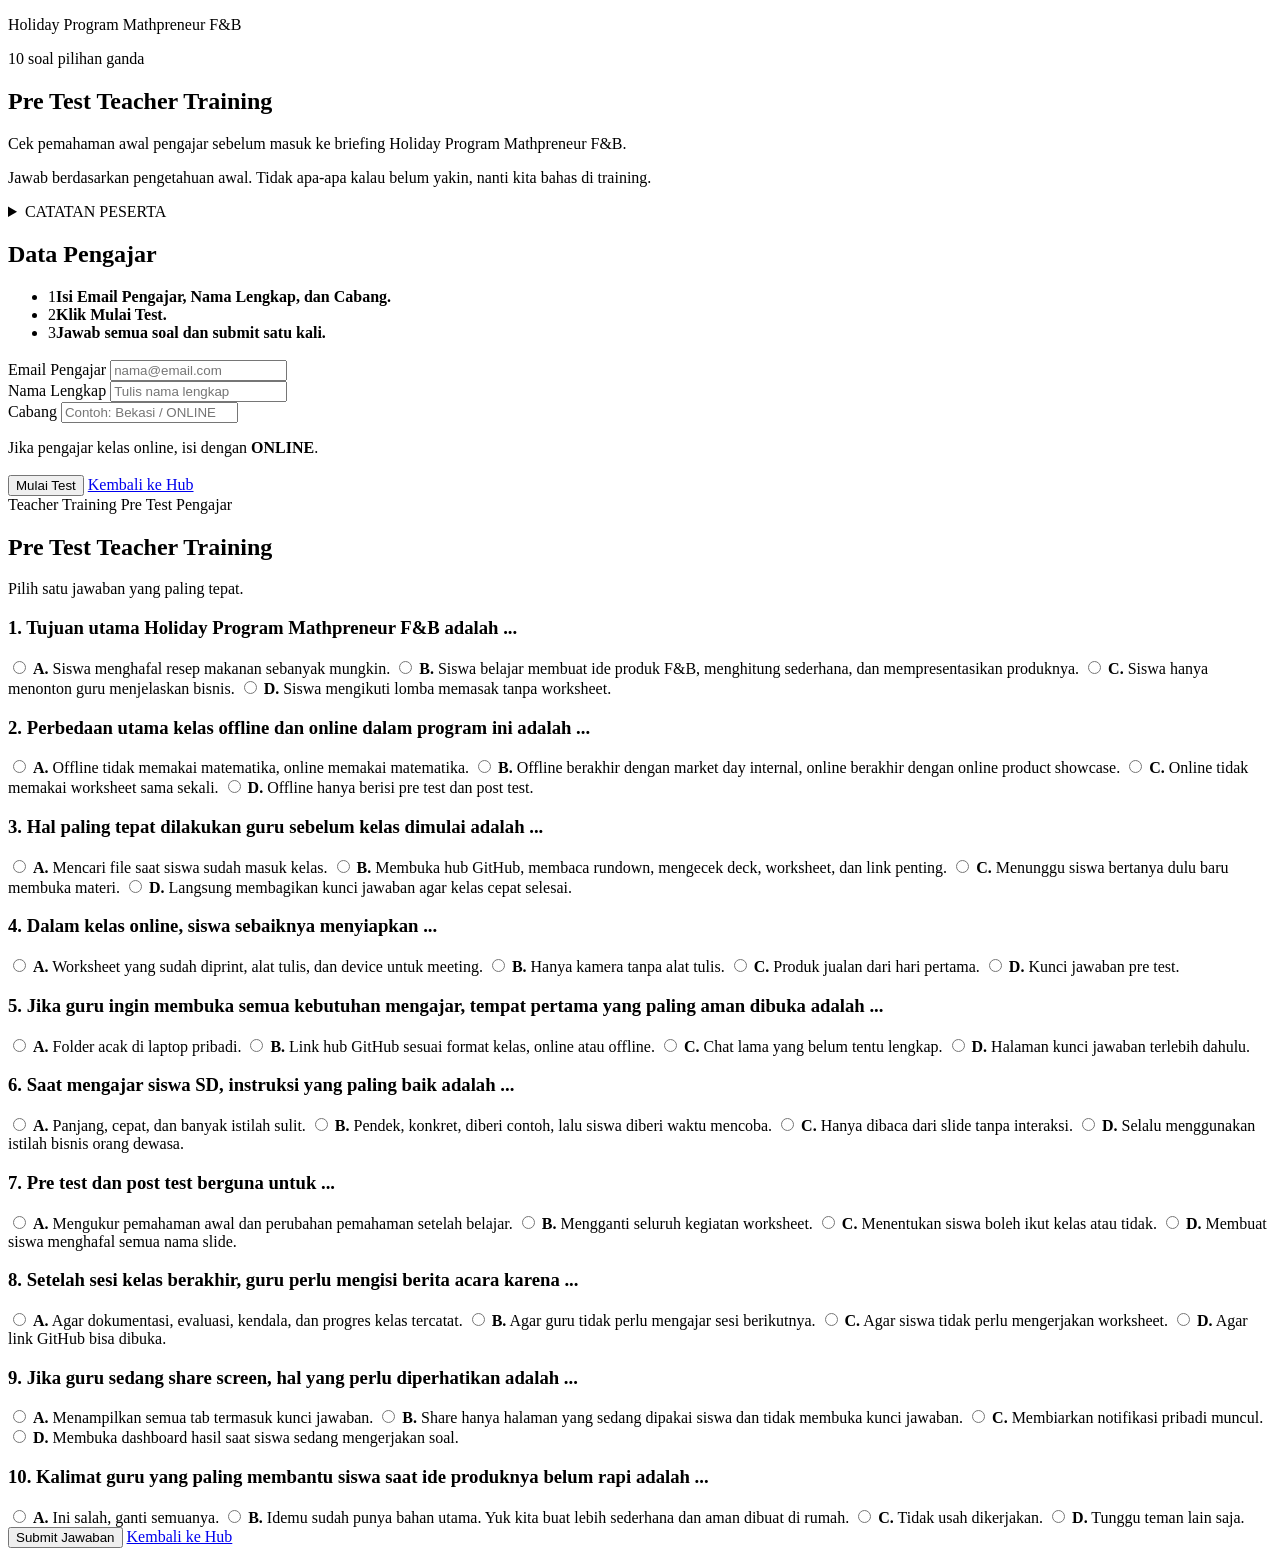
==== index.html @ 5cb4f058 "Add files via upload" ====
<!doctype html>
<html lang="id">
<head>
  <meta charset="utf-8">
  <meta name="viewport" content="width=device-width, initial-scale=1">
  <title>Pre Test Teacher Training</title>
  <link rel="stylesheet" href="assets/app.css">
</head>
<body>
<main class="test-shell">
  <form id="testForm">
    <section class="test-card test-landing" id="introCard">
      <div>
        <p class="eyebrow">Holiday Program Mathpreneur F&B</p>
        <span class="tag blue">10 soal pilihan ganda</span>
        <h1>Pre Test Teacher Training</h1>
        <p class="lead">Cek pemahaman awal pengajar sebelum masuk ke briefing Holiday Program Mathpreneur F&amp;B.</p>
        <p class="sublead">Jawab berdasarkan pengetahuan awal. Tidak apa-apa kalau belum yakin, nanti kita bahas di training.</p>
        <details class="teacher-menu">
          <summary>CATATAN PESERTA</summary>
          <ul>
            <li>Isi data pengajar dengan benar sebelum mulai.</li>
            <li>Untuk pengajar kelas online, isi kolom Cabang dengan <strong>ONLINE</strong>.</li>
            <li>Test hanya bisa disubmit satu kali per email untuk halaman ini.</li>
          </ul>
        </details>
      </div>
      <div class="panel">
        <h2>Data Pengajar</h2>
        <ul class="steps">
          <li><span>1</span><strong>Isi Email Pengajar, Nama Lengkap, dan Cabang.</strong></li>
          <li><span>2</span><strong>Klik Mulai Test.</strong></li>
          <li><span>3</span><strong>Jawab semua soal dan submit satu kali.</strong></li>
        </ul>
        <div class="form-grid" style="margin-top:18px">
          <div class="field">
            <label for="email">Email Pengajar</label>
            <input id="email" name="email" type="email" placeholder="nama@email.com" autocomplete="email" required>
          </div>
          <div class="field">
            <label for="teacherName">Nama Lengkap</label>
            <input id="teacherName" name="teacherName" type="text" placeholder="Tulis nama lengkap" autocomplete="name" required>
          </div>
          <div class="field">
            <label for="branchName">Cabang</label>
            <input id="branchName" name="branchName" type="text" placeholder="Contoh: Bekasi / ONLINE" required>
            <p class="field-hint">Jika pengajar kelas online, isi dengan <strong>ONLINE</strong>.</p>
          </div>
        </div>
        <div class="actions" style="margin-top:18px">
          <button class="button" type="button" id="startButton">Mulai Test</button>
          <a class="button light" href="hub.html">Kembali ke Hub</a>
        </div>
        <div class="status-box" id="statusBox" role="status"></div>
      </div>
    </section>
    <section class="test-card hidden" id="quizCard">
      <div class="quiz-topline">
        <span class="quiz-pill">Teacher Training</span>
        <span class="quiz-pill">Pre Test</span>
        <span class="quiz-pill" id="quizParticipant">Pengajar</span>
      </div>
      <h1>Pre Test Teacher Training</h1>
      <p class="lead">Pilih satu jawaban yang paling tepat.</p>
      <section class="question-card">
  <h3>1. Tujuan utama Holiday Program Mathpreneur F&amp;B adalah ...</h3>
  <label class="option-label">
    <input type="radio" name="q1" value="A" required>
    <strong>A.</strong> Siswa menghafal resep makanan sebanyak mungkin.
  </label>
  <label class="option-label">
    <input type="radio" name="q1" value="B" required>
    <strong>B.</strong> Siswa belajar membuat ide produk F&amp;B, menghitung sederhana, dan mempresentasikan produknya.
  </label>
  <label class="option-label">
    <input type="radio" name="q1" value="C" required>
    <strong>C.</strong> Siswa hanya menonton guru menjelaskan bisnis.
  </label>
  <label class="option-label">
    <input type="radio" name="q1" value="D" required>
    <strong>D.</strong> Siswa mengikuti lomba memasak tanpa worksheet.
  </label>
</section>
<section class="question-card">
  <h3>2. Perbedaan utama kelas offline dan online dalam program ini adalah ...</h3>
  <label class="option-label">
    <input type="radio" name="q2" value="A" required>
    <strong>A.</strong> Offline tidak memakai matematika, online memakai matematika.
  </label>
  <label class="option-label">
    <input type="radio" name="q2" value="B" required>
    <strong>B.</strong> Offline berakhir dengan market day internal, online berakhir dengan online product showcase.
  </label>
  <label class="option-label">
    <input type="radio" name="q2" value="C" required>
    <strong>C.</strong> Online tidak memakai worksheet sama sekali.
  </label>
  <label class="option-label">
    <input type="radio" name="q2" value="D" required>
    <strong>D.</strong> Offline hanya berisi pre test dan post test.
  </label>
</section>
<section class="question-card">
  <h3>3. Hal paling tepat dilakukan guru sebelum kelas dimulai adalah ...</h3>
  <label class="option-label">
    <input type="radio" name="q3" value="A" required>
    <strong>A.</strong> Mencari file saat siswa sudah masuk kelas.
  </label>
  <label class="option-label">
    <input type="radio" name="q3" value="B" required>
    <strong>B.</strong> Membuka hub GitHub, membaca rundown, mengecek deck, worksheet, dan link penting.
  </label>
  <label class="option-label">
    <input type="radio" name="q3" value="C" required>
    <strong>C.</strong> Menunggu siswa bertanya dulu baru membuka materi.
  </label>
  <label class="option-label">
    <input type="radio" name="q3" value="D" required>
    <strong>D.</strong> Langsung membagikan kunci jawaban agar kelas cepat selesai.
  </label>
</section>
<section class="question-card">
  <h3>4. Dalam kelas online, siswa sebaiknya menyiapkan ...</h3>
  <label class="option-label">
    <input type="radio" name="q4" value="A" required>
    <strong>A.</strong> Worksheet yang sudah diprint, alat tulis, dan device untuk meeting.
  </label>
  <label class="option-label">
    <input type="radio" name="q4" value="B" required>
    <strong>B.</strong> Hanya kamera tanpa alat tulis.
  </label>
  <label class="option-label">
    <input type="radio" name="q4" value="C" required>
    <strong>C.</strong> Produk jualan dari hari pertama.
  </label>
  <label class="option-label">
    <input type="radio" name="q4" value="D" required>
    <strong>D.</strong> Kunci jawaban pre test.
  </label>
</section>
<section class="question-card">
  <h3>5. Jika guru ingin membuka semua kebutuhan mengajar, tempat pertama yang paling aman dibuka adalah ...</h3>
  <label class="option-label">
    <input type="radio" name="q5" value="A" required>
    <strong>A.</strong> Folder acak di laptop pribadi.
  </label>
  <label class="option-label">
    <input type="radio" name="q5" value="B" required>
    <strong>B.</strong> Link hub GitHub sesuai format kelas, online atau offline.
  </label>
  <label class="option-label">
    <input type="radio" name="q5" value="C" required>
    <strong>C.</strong> Chat lama yang belum tentu lengkap.
  </label>
  <label class="option-label">
    <input type="radio" name="q5" value="D" required>
    <strong>D.</strong> Halaman kunci jawaban terlebih dahulu.
  </label>
</section>
<section class="question-card">
  <h3>6. Saat mengajar siswa SD, instruksi yang paling baik adalah ...</h3>
  <label class="option-label">
    <input type="radio" name="q6" value="A" required>
    <strong>A.</strong> Panjang, cepat, dan banyak istilah sulit.
  </label>
  <label class="option-label">
    <input type="radio" name="q6" value="B" required>
    <strong>B.</strong> Pendek, konkret, diberi contoh, lalu siswa diberi waktu mencoba.
  </label>
  <label class="option-label">
    <input type="radio" name="q6" value="C" required>
    <strong>C.</strong> Hanya dibaca dari slide tanpa interaksi.
  </label>
  <label class="option-label">
    <input type="radio" name="q6" value="D" required>
    <strong>D.</strong> Selalu menggunakan istilah bisnis orang dewasa.
  </label>
</section>
<section class="question-card">
  <h3>7. Pre test dan post test berguna untuk ...</h3>
  <label class="option-label">
    <input type="radio" name="q7" value="A" required>
    <strong>A.</strong> Mengukur pemahaman awal dan perubahan pemahaman setelah belajar.
  </label>
  <label class="option-label">
    <input type="radio" name="q7" value="B" required>
    <strong>B.</strong> Mengganti seluruh kegiatan worksheet.
  </label>
  <label class="option-label">
    <input type="radio" name="q7" value="C" required>
    <strong>C.</strong> Menentukan siswa boleh ikut kelas atau tidak.
  </label>
  <label class="option-label">
    <input type="radio" name="q7" value="D" required>
    <strong>D.</strong> Membuat siswa menghafal semua nama slide.
  </label>
</section>
<section class="question-card">
  <h3>8. Setelah sesi kelas berakhir, guru perlu mengisi berita acara karena ...</h3>
  <label class="option-label">
    <input type="radio" name="q8" value="A" required>
    <strong>A.</strong> Agar dokumentasi, evaluasi, kendala, dan progres kelas tercatat.
  </label>
  <label class="option-label">
    <input type="radio" name="q8" value="B" required>
    <strong>B.</strong> Agar guru tidak perlu mengajar sesi berikutnya.
  </label>
  <label class="option-label">
    <input type="radio" name="q8" value="C" required>
    <strong>C.</strong> Agar siswa tidak perlu mengerjakan worksheet.
  </label>
  <label class="option-label">
    <input type="radio" name="q8" value="D" required>
    <strong>D.</strong> Agar link GitHub bisa dibuka.
  </label>
</section>
<section class="question-card">
  <h3>9. Jika guru sedang share screen, hal yang perlu diperhatikan adalah ...</h3>
  <label class="option-label">
    <input type="radio" name="q9" value="A" required>
    <strong>A.</strong> Menampilkan semua tab termasuk kunci jawaban.
  </label>
  <label class="option-label">
    <input type="radio" name="q9" value="B" required>
    <strong>B.</strong> Share hanya halaman yang sedang dipakai siswa dan tidak membuka kunci jawaban.
  </label>
  <label class="option-label">
    <input type="radio" name="q9" value="C" required>
    <strong>C.</strong> Membiarkan notifikasi pribadi muncul.
  </label>
  <label class="option-label">
    <input type="radio" name="q9" value="D" required>
    <strong>D.</strong> Membuka dashboard hasil saat siswa sedang mengerjakan soal.
  </label>
</section>
<section class="question-card">
  <h3>10. Kalimat guru yang paling membantu siswa saat ide produknya belum rapi adalah ...</h3>
  <label class="option-label">
    <input type="radio" name="q10" value="A" required>
    <strong>A.</strong> Ini salah, ganti semuanya.
  </label>
  <label class="option-label">
    <input type="radio" name="q10" value="B" required>
    <strong>B.</strong> Idemu sudah punya bahan utama. Yuk kita buat lebih sederhana dan aman dibuat di rumah.
  </label>
  <label class="option-label">
    <input type="radio" name="q10" value="C" required>
    <strong>C.</strong> Tidak usah dikerjakan.
  </label>
  <label class="option-label">
    <input type="radio" name="q10" value="D" required>
    <strong>D.</strong> Tunggu teman lain saja.
  </label>
</section>
      <div class="actions">
        <button class="button secondary" type="submit">Submit Jawaban</button>
        <a class="button light" href="hub.html">Kembali ke Hub</a>
      </div>
      <div class="status-box" id="quizStatusBox" role="status"></div>
    </section>
  </form>
</main>
<script src="test-config.js"></script>
<script src="test-data.js"></script>
<script src="assets/test-runner.js"></script>
<script>window.renderTeacherTrainingTest("pre");</script>
</body>
</html>
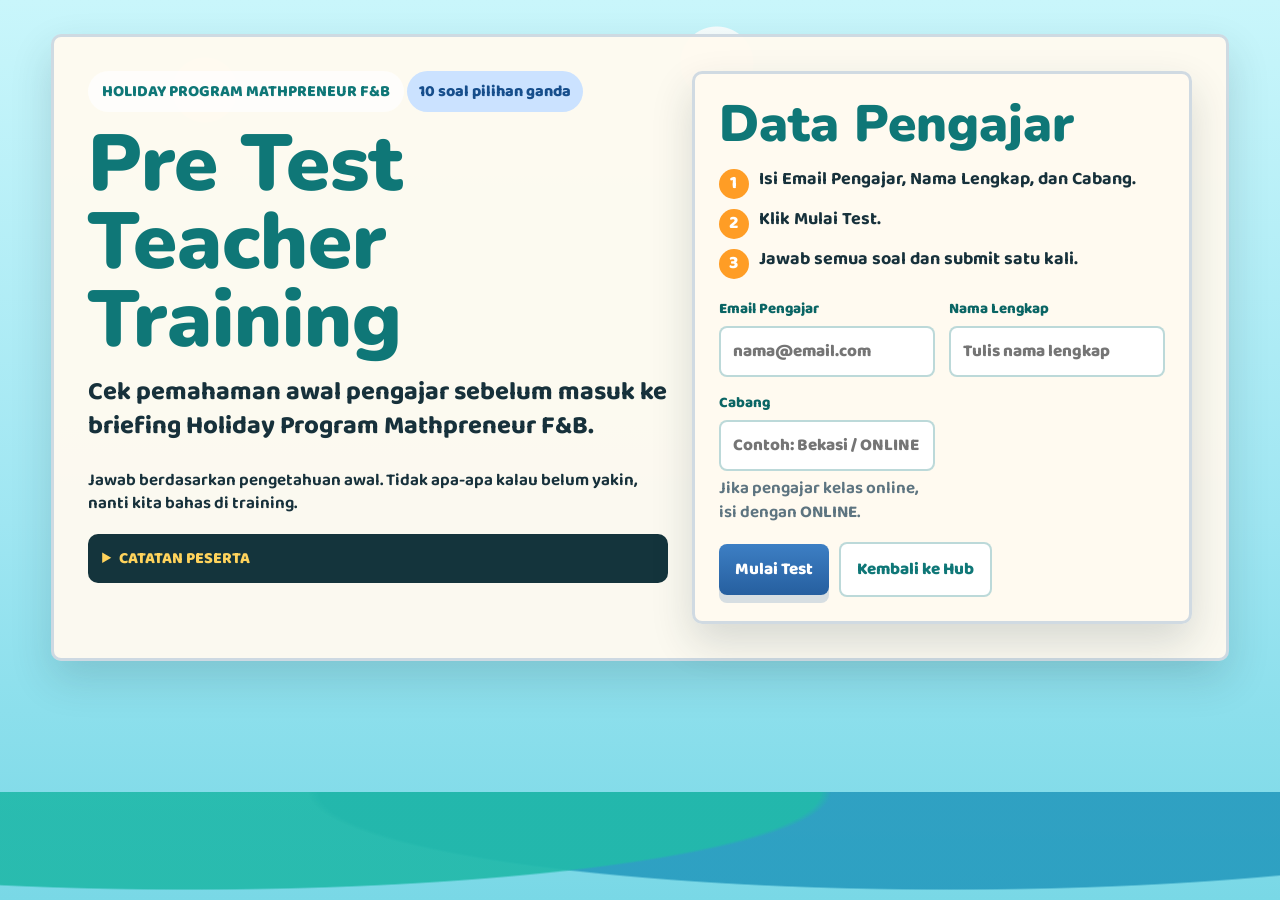
==== commit e3ba50b1: "Add files via upload" ====
--- a/index.html
+++ b/index.html
@@ -4,7 +4,270 @@
   <meta charset="utf-8">
   <meta name="viewport" content="width=device-width, initial-scale=1">
   <title>Pre Test Teacher Training</title>
-  <link rel="stylesheet" href="assets/app.css">
+  <style>
+
+@import url('https://fonts.googleapis.com/css2?family=Baloo+2:wght@500;700;800&family=Nunito:wght@700;800;900&display=swap');
+:root {
+  --teal: #0f7777;
+  --teal-dark: #0a6564;
+  --sea: #24aaa6;
+  --blue: #2c66ad;
+  --ink: #17313b;
+  --muted: #5d7480;
+  --paper: #fffaf0;
+  --yellow: #ffd35c;
+  --orange: #ff9d25;
+  --coral: #f06e61;
+  --mint: #daf4df;
+  --line: rgba(15, 119, 119, .24);
+  --shadow: 0 18px 42px rgba(22, 50, 59, .16);
+}
+* { box-sizing: border-box; }
+html { scroll-behavior: smooth; }
+body {
+  margin: 0;
+  min-height: 100vh;
+  font-family: "Baloo 2", "Nunito", system-ui, -apple-system, BlinkMacSystemFont, "Segoe UI", sans-serif;
+  color: var(--ink);
+  background:
+    radial-gradient(circle at 16% 10%, rgba(255,255,255,.9) 0 32px, transparent 33px),
+    radial-gradient(circle at 56% 7%, rgba(255,255,255,.85) 0 36px, transparent 37px),
+    linear-gradient(180deg, #c9f6fb 0%, #9fe6f2 58%, #79d8e6 100%);
+}
+body::after {
+  content: "";
+  position: fixed;
+  left: -5vw;
+  right: -5vw;
+  bottom: -4vh;
+  height: 16vh;
+  background:
+    radial-gradient(80% 120% at 18% 0%, rgba(34,185,170,.92) 0 56%, transparent 57%),
+    radial-gradient(80% 120% at 72% 0%, rgba(38,154,190,.9) 0 56%, transparent 57%);
+  pointer-events: none;
+  z-index: 0;
+}
+a { color: inherit; }
+.page, .test-shell { position: relative; z-index: 1; }
+.hero {
+  min-height: 74vh;
+  padding: 46px clamp(20px, 5vw, 76px);
+  display: grid;
+  grid-template-columns: minmax(0, 1.02fr) minmax(300px, .72fr);
+  gap: 30px;
+  align-items: center;
+}
+.eyebrow {
+  display: inline-flex;
+  width: fit-content;
+  align-items: center;
+  margin: 0 0 14px;
+  padding: 8px 14px;
+  border-radius: 999px;
+  background: rgba(255,255,255,.72);
+  color: var(--teal);
+  font-size: 16px;
+  font-weight: 900;
+  text-transform: uppercase;
+}
+h1, h2, h3, p { margin-top: 0; }
+h1, h2, h3 {
+  font-family: "Nunito", "Baloo 2", system-ui, sans-serif;
+  letter-spacing: 0;
+  font-weight: 900;
+}
+h1 {
+  color: var(--teal);
+  font-size: clamp(44px, 6.2vw, 82px);
+  line-height: .98;
+  margin-bottom: 16px;
+}
+h2 {
+  color: var(--teal);
+  font-size: clamp(32px, 4vw, 54px);
+  line-height: 1.04;
+  margin-bottom: 14px;
+}
+h3 {
+  color: var(--blue);
+  font-size: 26px;
+  line-height: 1.1;
+  margin-bottom: 10px;
+}
+.lead {
+  max-width: 920px;
+  font-size: clamp(20px, 2vw, 29px);
+  line-height: 1.33;
+  font-weight: 750;
+}
+.sublead, .card p, .card li, .panel p, .panel li {
+  font-size: clamp(17px, 1.2vw, 21px);
+  line-height: 1.38;
+  font-weight: 650;
+}
+.panel, .card, .test-card, .question-card, .metric-card {
+  background: rgba(255,250,240,.96);
+  border: 3px solid rgba(44,102,173,.22);
+  border-radius: 10px;
+  box-shadow: var(--shadow);
+}
+.panel { padding: 24px; }
+.section { padding: 26px clamp(20px, 5vw, 76px) 60px; }
+.grid { display: grid; gap: 16px; }
+.grid-2 { grid-template-columns: repeat(2, minmax(0, 1fr)); }
+.grid-3 { grid-template-columns: repeat(3, minmax(0, 1fr)); }
+.card { padding: 20px; min-height: 160px; }
+.button-row, .quick-links, .actions {
+  display: flex;
+  flex-wrap: wrap;
+  gap: 10px;
+  align-items: center;
+}
+.button {
+  display: inline-flex;
+  align-items: center;
+  justify-content: center;
+  min-height: 46px;
+  padding: 12px 16px;
+  border-radius: 8px;
+  border: 0;
+  background: linear-gradient(180deg, #3d7fc4, #265f9f);
+  color: #fff;
+  text-decoration: none;
+  font-weight: 900;
+  font-family: inherit;
+  font-size: 17px;
+  cursor: pointer;
+  box-shadow: 0 8px 0 rgba(38,95,159,.18);
+}
+.button.secondary { background: linear-gradient(180deg, #28b8ad, #15908c); box-shadow: 0 8px 0 rgba(21,144,140,.18); }
+.button.light { background: #fff; color: var(--teal); border: 2px solid rgba(15,119,119,.28); box-shadow: none; }
+.button.warn { background: linear-gradient(180deg, #ffb038, #f08b1d); color: #3e2900; }
+.button:disabled { opacity: .58; cursor: not-allowed; }
+.tag {
+  display: inline-flex;
+  padding: 8px 12px;
+  border-radius: 999px;
+  background: var(--yellow);
+  color: #684400;
+  font-weight: 900;
+}
+.tag.blue { background: #cbe2ff; color: #174e8c; }
+.tag.green { background: var(--mint); color: #236326; }
+.test-shell { padding: 34px clamp(18px, 4vw, 66px) 70px; }
+.test-card { padding: clamp(20px, 3vw, 34px); margin-bottom: 18px; }
+.test-landing {
+  display: grid;
+  grid-template-columns: minmax(0, .95fr) minmax(300px, .82fr);
+  gap: 24px;
+  align-items: start;
+}
+.steps { margin: 18px 0 0; padding: 0; list-style: none; display: grid; gap: 10px; }
+.steps li { display: flex; gap: 10px; align-items: flex-start; font-size: 18px; font-weight: 800; line-height: 1.22; }
+.steps span {
+  flex: 0 0 30px;
+  width: 30px;
+  height: 30px;
+  border-radius: 50%;
+  background: var(--orange);
+  color: white;
+  display: inline-grid;
+  place-items: center;
+}
+.teacher-menu {
+  margin-top: 18px;
+  background: #14343c;
+  color: white;
+  border-radius: 10px;
+  padding: 12px 14px;
+}
+.teacher-menu summary { cursor: pointer; font-weight: 900; color: var(--yellow); }
+.teacher-menu li { margin: 6px 0; line-height: 1.25; }
+.form-grid {
+  display: grid;
+  grid-template-columns: repeat(2, minmax(0, 1fr));
+  gap: 14px;
+}
+.field label { display: block; font-size: 15px; font-weight: 900; color: var(--teal-dark); margin-bottom: 5px; }
+.field input, .field select {
+  width: 100%;
+  min-height: 46px;
+  border-radius: 8px;
+  border: 2px solid rgba(15,119,119,.28);
+  background: white;
+  padding: 10px 12px;
+  font: 800 17px "Baloo 2", "Nunito", sans-serif;
+  color: var(--ink);
+}
+.hidden { display: none !important; }
+.quiz-topline { display: flex; flex-wrap: wrap; gap: 8px; margin-bottom: 12px; }
+.quiz-pill {
+  display: inline-flex;
+  padding: 7px 11px;
+  border-radius: 999px;
+  background: #e0f5ff;
+  color: var(--blue);
+  font-weight: 900;
+}
+.question-card { padding: 20px; margin: 16px 0; }
+.question-card h3 { color: var(--teal-dark); font-size: clamp(22px, 2.1vw, 31px); }
+.option-label {
+  display: flex;
+  gap: 10px;
+  align-items: flex-start;
+  margin: 10px 0;
+  padding: 12px 14px;
+  border-radius: 8px;
+  background: rgba(255,255,255,.75);
+  border: 2px solid rgba(44,102,173,.16);
+  font-size: clamp(17px, 1.18vw, 21px);
+  line-height: 1.24;
+  font-weight: 750;
+}
+.option-label input { margin-top: 5px; transform: scale(1.15); }
+.status-box {
+  min-height: 44px;
+  margin-top: 12px;
+  padding: 10px 12px;
+  border-radius: 8px;
+  font-weight: 900;
+  display: none;
+}
+.status-box.warn, .status-box.ok, .status-box.err { display: block; }
+.status-box.warn { background: #fff1b8; color: #735000; }
+.status-box.ok { background: #ddf8df; color: #17691e; }
+.status-box.err { background: #ffe0dc; color: #9b2a1f; }
+.results-summary {
+  display: grid;
+  grid-template-columns: repeat(4, minmax(0, 1fr));
+  gap: 14px;
+  margin-bottom: 18px;
+}
+.metric-card { padding: 18px; text-align: center; }
+.metric-card strong { display: block; font-size: 42px; color: var(--teal); line-height: 1; }
+.metric-card span { font-weight: 900; color: var(--blue); }
+.filter-row { display: grid; grid-template-columns: repeat(5, minmax(160px, 1fr)); gap: 12px; }
+.table-wrap { overflow-x: auto; border-radius: 10px; box-shadow: var(--shadow); }
+table { width: 100%; min-width: 980px; border-collapse: collapse; background: rgba(255,250,240,.96); }
+th, td { padding: 11px 12px; border: 2px solid rgba(15,119,119,.16); text-align: left; vertical-align: top; font-size: 15px; line-height: 1.22; }
+th { background: var(--blue); color: white; font-size: 16px; }
+td strong { color: var(--teal-dark); }
+.answer-list { display: grid; gap: 14px; }
+.answer-block { padding: 20px; }
+.answer-block ol { margin: 0; padding-left: 24px; }
+.answer-block li { margin: 9px 0; font-size: 17px; font-weight: 700; line-height: 1.3; }
+.answer-key { display: inline-flex; min-width: 32px; justify-content: center; border-radius: 999px; background: var(--yellow); color: #684400; font-weight: 900; margin-right: 8px; }
+.footer-note { color: var(--muted); font-weight: 800; padding: 0 clamp(20px, 5vw, 76px) 34px; position: relative; z-index: 1; }
+@media (max-width: 980px) {
+  .hero, .test-landing, .grid-2, .grid-3, .form-grid, .results-summary, .filter-row { grid-template-columns: 1fr; }
+  .hero { min-height: auto; }
+  h1 { font-size: clamp(38px, 12vw, 58px); }
+  .test-shell { padding-bottom: 90px; }
+}
+
+.field-hint { margin: 6px 0 0; color: var(--muted); font-size: 14px; font-weight: 800; line-height: 1.25; }
+
+  </style>
 </head>
 <body>
 <main class="test-shell">
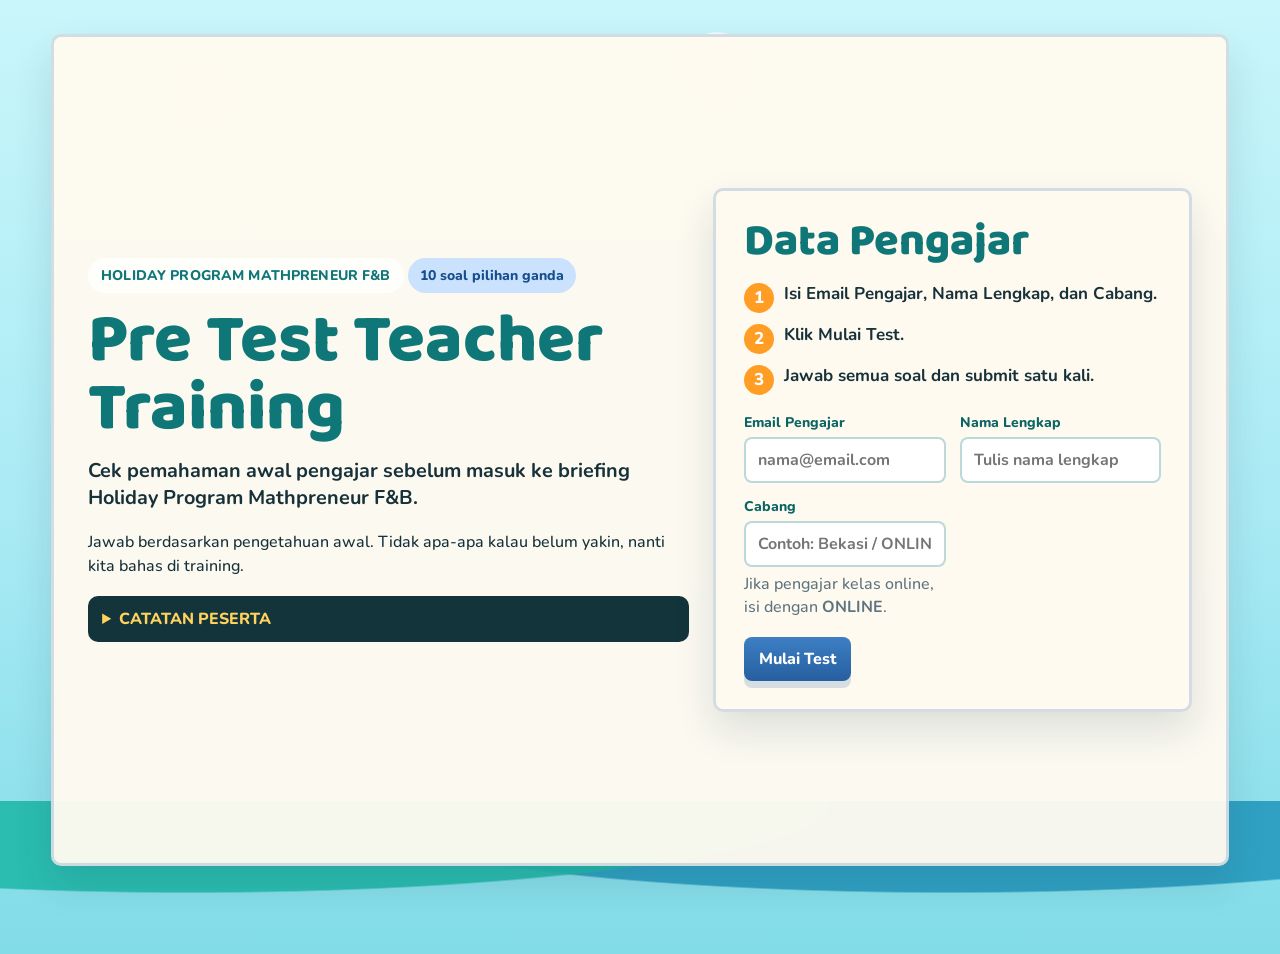
==== commit 6e150123: "Add files via upload" ====
--- a/index.html
+++ b/index.html
@@ -6,7 +6,7 @@
   <title>Pre Test Teacher Training</title>
   <style>
 
-@import url('https://fonts.googleapis.com/css2?family=Baloo+2:wght@500;700;800&family=Nunito:wght@700;800;900&display=swap');
+@import url('https://fonts.googleapis.com/css2?family=Baloo+2:wght@500;600;700;800&family=Nunito:wght@500;600;700;800;900&display=swap');
 :root {
   --teal: #0f7777;
   --teal-dark: #0a6564;
@@ -17,22 +17,21 @@
   --paper: #fffaf0;
   --yellow: #ffd35c;
   --orange: #ff9d25;
-  --coral: #f06e61;
   --mint: #daf4df;
-  --line: rgba(15, 119, 119, .24);
-  --shadow: 0 18px 42px rgba(22, 50, 59, .16);
+  --line: rgba(15, 119, 119, .22);
+  --shadow: 0 18px 38px rgba(22, 50, 59, .13);
 }
 * { box-sizing: border-box; }
 html { scroll-behavior: smooth; }
 body {
   margin: 0;
   min-height: 100vh;
-  font-family: "Baloo 2", "Nunito", system-ui, -apple-system, BlinkMacSystemFont, "Segoe UI", sans-serif;
+  font-family: "Nunito", "Baloo 2", system-ui, -apple-system, BlinkMacSystemFont, "Segoe UI", sans-serif;
   color: var(--ink);
   background:
-    radial-gradient(circle at 16% 10%, rgba(255,255,255,.9) 0 32px, transparent 33px),
-    radial-gradient(circle at 56% 7%, rgba(255,255,255,.85) 0 36px, transparent 37px),
-    linear-gradient(180deg, #c9f6fb 0%, #9fe6f2 58%, #79d8e6 100%);
+    radial-gradient(circle at 16% 10%, rgba(255,255,255,.88) 0 30px, transparent 31px),
+    radial-gradient(circle at 56% 7%, rgba(255,255,255,.82) 0 34px, transparent 35px),
+    linear-gradient(180deg, #c9f6fb 0%, #a8eaf4 56%, #81dce8 100%);
 }
 body::after {
   content: "";
@@ -40,7 +39,7 @@
   left: -5vw;
   right: -5vw;
   bottom: -4vh;
-  height: 16vh;
+  height: 15vh;
   background:
     radial-gradient(80% 120% at 18% 0%, rgba(34,185,170,.92) 0 56%, transparent 57%),
     radial-gradient(80% 120% at 72% 0%, rgba(38,154,190,.9) 0 56%, transparent 57%);
@@ -49,9 +48,10 @@
 }
 a { color: inherit; }
 .page, .test-shell { position: relative; z-index: 1; }
+.test-shell { padding: 34px clamp(18px, 4vw, 66px) 70px; }
 .hero {
-  min-height: 74vh;
-  padding: 46px clamp(20px, 5vw, 76px);
+  min-height: 70vh;
+  padding: 44px clamp(20px, 5vw, 76px);
   display: grid;
   grid-template-columns: minmax(0, 1.02fr) minmax(300px, .72fr);
   gap: 30px;
@@ -62,61 +62,63 @@
   width: fit-content;
   align-items: center;
   margin: 0 0 14px;
-  padding: 8px 14px;
+  padding: 8px 13px;
   border-radius: 999px;
   background: rgba(255,255,255,.72);
   color: var(--teal);
-  font-size: 16px;
-  font-weight: 900;
+  font: 800 14px "Nunito", sans-serif;
+  letter-spacing: .01em;
   text-transform: uppercase;
 }
 h1, h2, h3, p { margin-top: 0; }
 h1, h2, h3 {
-  font-family: "Nunito", "Baloo 2", system-ui, sans-serif;
+  font-family: "Baloo 2", "Nunito", system-ui, sans-serif;
   letter-spacing: 0;
-  font-weight: 900;
 }
 h1 {
   color: var(--teal);
-  font-size: clamp(44px, 6.2vw, 82px);
+  font-size: clamp(42px, 5.4vw, 72px);
   line-height: .98;
-  margin-bottom: 16px;
+  margin-bottom: 14px;
+  font-weight: 800;
 }
 h2 {
   color: var(--teal);
-  font-size: clamp(32px, 4vw, 54px);
+  font-size: clamp(30px, 3.5vw, 46px);
   line-height: 1.04;
   margin-bottom: 14px;
+  font-weight: 800;
 }
 h3 {
   color: var(--blue);
-  font-size: 26px;
-  line-height: 1.1;
+  font-size: clamp(20px, 1.65vw, 26px);
+  line-height: 1.16;
   margin-bottom: 10px;
+  font-weight: 800;
 }
 .lead {
-  max-width: 920px;
-  font-size: clamp(20px, 2vw, 29px);
-  line-height: 1.33;
-  font-weight: 750;
+  max-width: 820px;
+  font-size: clamp(18px, 1.55vw, 24px);
+  line-height: 1.38;
+  font-weight: 700;
 }
 .sublead, .card p, .card li, .panel p, .panel li {
-  font-size: clamp(17px, 1.2vw, 21px);
-  line-height: 1.38;
-  font-weight: 650;
+  font-size: clamp(16px, 1.05vw, 19px);
+  line-height: 1.45;
+  font-weight: 500;
 }
 .panel, .card, .test-card, .question-card, .metric-card {
   background: rgba(255,250,240,.96);
-  border: 3px solid rgba(44,102,173,.22);
+  border: 3px solid rgba(44,102,173,.20);
   border-radius: 10px;
   box-shadow: var(--shadow);
 }
-.panel { padding: 24px; }
+.panel { padding: clamp(20px, 2.2vw, 28px); }
 .section { padding: 26px clamp(20px, 5vw, 76px) 60px; }
 .grid { display: grid; gap: 16px; }
 .grid-2 { grid-template-columns: repeat(2, minmax(0, 1fr)); }
 .grid-3 { grid-template-columns: repeat(3, minmax(0, 1fr)); }
-.card { padding: 20px; min-height: 160px; }
+.card { padding: 20px; min-height: 150px; }
 .button-row, .quick-links, .actions {
   display: flex;
   flex-wrap: wrap;
@@ -127,20 +129,20 @@
   display: inline-flex;
   align-items: center;
   justify-content: center;
-  min-height: 46px;
-  padding: 12px 16px;
+  min-height: 44px;
+  padding: 11px 15px;
   border-radius: 8px;
   border: 0;
   background: linear-gradient(180deg, #3d7fc4, #265f9f);
   color: #fff;
   text-decoration: none;
-  font-weight: 900;
-  font-family: inherit;
-  font-size: 17px;
+  font-weight: 800;
+  font-family: "Nunito", sans-serif;
+  font-size: 16px;
   cursor: pointer;
-  box-shadow: 0 8px 0 rgba(38,95,159,.18);
-}
-.button.secondary { background: linear-gradient(180deg, #28b8ad, #15908c); box-shadow: 0 8px 0 rgba(21,144,140,.18); }
+  box-shadow: 0 7px 0 rgba(38,95,159,.18);
+}
+.button.secondary { background: linear-gradient(180deg, #28b8ad, #15908c); box-shadow: 0 7px 0 rgba(21,144,140,.18); }
 .button.light { background: #fff; color: var(--teal); border: 2px solid rgba(15,119,119,.28); box-shadow: none; }
 .button.warn { background: linear-gradient(180deg, #ffb038, #f08b1d); color: #3e2900; }
 .button:disabled { opacity: .58; cursor: not-allowed; }
@@ -150,20 +152,22 @@
   border-radius: 999px;
   background: var(--yellow);
   color: #684400;
-  font-weight: 900;
+  font-size: 14px;
+  font-weight: 800;
 }
 .tag.blue { background: #cbe2ff; color: #174e8c; }
 .tag.green { background: var(--mint); color: #236326; }
-.test-shell { padding: 34px clamp(18px, 4vw, 66px) 70px; }
 .test-card { padding: clamp(20px, 3vw, 34px); margin-bottom: 18px; }
 .test-landing {
+  min-height: calc(100vh - 68px);
   display: grid;
-  grid-template-columns: minmax(0, .95fr) minmax(300px, .82fr);
+  grid-template-columns: minmax(0, .98fr) minmax(310px, .78fr);
   gap: 24px;
-  align-items: start;
-}
-.steps { margin: 18px 0 0; padding: 0; list-style: none; display: grid; gap: 10px; }
-.steps li { display: flex; gap: 10px; align-items: flex-start; font-size: 18px; font-weight: 800; line-height: 1.22; }
+  align-items: center;
+}
+.steps { margin: 18px 0 0; padding: 0; list-style: none; display: grid; gap: 11px; }
+.steps li { display: flex; gap: 10px; align-items: flex-start; font-size: 17px; font-weight: 600; line-height: 1.28; }
+.steps strong { font-weight: 700; }
 .steps span {
   flex: 0 0 30px;
   width: 30px;
@@ -173,6 +177,7 @@
   color: white;
   display: inline-grid;
   place-items: center;
+  font-weight: 800;
 }
 .teacher-menu {
   margin-top: 18px;
@@ -181,14 +186,14 @@
   border-radius: 10px;
   padding: 12px 14px;
 }
-.teacher-menu summary { cursor: pointer; font-weight: 900; color: var(--yellow); }
-.teacher-menu li { margin: 6px 0; line-height: 1.25; }
+.teacher-menu summary { cursor: pointer; font-weight: 800; color: var(--yellow); }
+.teacher-menu li { margin: 6px 0; line-height: 1.32; font-weight: 500; }
 .form-grid {
   display: grid;
   grid-template-columns: repeat(2, minmax(0, 1fr));
   gap: 14px;
 }
-.field label { display: block; font-size: 15px; font-weight: 900; color: var(--teal-dark); margin-bottom: 5px; }
+.field label { display: block; font-size: 14px; font-weight: 800; color: var(--teal-dark); margin-bottom: 5px; }
 .field input, .field select {
   width: 100%;
   min-height: 46px;
@@ -196,9 +201,10 @@
   border: 2px solid rgba(15,119,119,.28);
   background: white;
   padding: 10px 12px;
-  font: 800 17px "Baloo 2", "Nunito", sans-serif;
+  font: 700 16px "Nunito", sans-serif;
   color: var(--ink);
 }
+.field-hint { margin: 6px 0 0; color: var(--muted); font-size: 14px; font-weight: 600; line-height: 1.3; }
 .hidden { display: none !important; }
 .quiz-topline { display: flex; flex-wrap: wrap; gap: 8px; margin-bottom: 12px; }
 .quiz-pill {
@@ -207,10 +213,11 @@
   border-radius: 999px;
   background: #e0f5ff;
   color: var(--blue);
-  font-weight: 900;
+  font-size: 14px;
+  font-weight: 800;
 }
 .question-card { padding: 20px; margin: 16px 0; }
-.question-card h3 { color: var(--teal-dark); font-size: clamp(22px, 2.1vw, 31px); }
+.question-card h3 { color: var(--teal-dark); font-size: clamp(20px, 1.55vw, 25px); font-weight: 800; }
 .option-label {
   display: flex;
   gap: 10px;
@@ -218,19 +225,20 @@
   margin: 10px 0;
   padding: 12px 14px;
   border-radius: 8px;
-  background: rgba(255,255,255,.75);
-  border: 2px solid rgba(44,102,173,.16);
-  font-size: clamp(17px, 1.18vw, 21px);
-  line-height: 1.24;
-  font-weight: 750;
-}
-.option-label input { margin-top: 5px; transform: scale(1.15); }
+  background: rgba(255,255,255,.78);
+  border: 2px solid rgba(44,102,173,.15);
+  font-size: clamp(16px, 1vw, 18px);
+  line-height: 1.34;
+  font-weight: 500;
+}
+.option-label strong { font-weight: 800; }
+.option-label input { margin-top: 4px; transform: scale(1.08); }
 .status-box {
-  min-height: 44px;
+  min-height: 42px;
   margin-top: 12px;
   padding: 10px 12px;
   border-radius: 8px;
-  font-weight: 900;
+  font-weight: 700;
   display: none;
 }
 .status-box.warn, .status-box.ok, .status-box.err { display: block; }
@@ -244,28 +252,27 @@
   margin-bottom: 18px;
 }
 .metric-card { padding: 18px; text-align: center; }
-.metric-card strong { display: block; font-size: 42px; color: var(--teal); line-height: 1; }
-.metric-card span { font-weight: 900; color: var(--blue); }
-.filter-row { display: grid; grid-template-columns: repeat(5, minmax(160px, 1fr)); gap: 12px; }
+.metric-card strong { display: block; font-size: 40px; color: var(--teal); line-height: 1; font-weight: 800; }
+.metric-card span { font-weight: 800; color: var(--blue); }
+.filter-row { display: grid; grid-template-columns: repeat(3, minmax(160px, 1fr)); gap: 12px; }
 .table-wrap { overflow-x: auto; border-radius: 10px; box-shadow: var(--shadow); }
-table { width: 100%; min-width: 980px; border-collapse: collapse; background: rgba(255,250,240,.96); }
-th, td { padding: 11px 12px; border: 2px solid rgba(15,119,119,.16); text-align: left; vertical-align: top; font-size: 15px; line-height: 1.22; }
-th { background: var(--blue); color: white; font-size: 16px; }
-td strong { color: var(--teal-dark); }
+table { width: 100%; min-width: 920px; border-collapse: collapse; background: rgba(255,250,240,.96); }
+th, td { padding: 11px 12px; border: 2px solid rgba(15,119,119,.16); text-align: left; vertical-align: top; font-size: 14px; line-height: 1.28; font-weight: 500; }
+th { background: var(--blue); color: white; font-size: 15px; font-weight: 800; }
+td strong { color: var(--teal-dark); font-weight: 800; }
 .answer-list { display: grid; gap: 14px; }
 .answer-block { padding: 20px; }
 .answer-block ol { margin: 0; padding-left: 24px; }
-.answer-block li { margin: 9px 0; font-size: 17px; font-weight: 700; line-height: 1.3; }
-.answer-key { display: inline-flex; min-width: 32px; justify-content: center; border-radius: 999px; background: var(--yellow); color: #684400; font-weight: 900; margin-right: 8px; }
-.footer-note { color: var(--muted); font-weight: 800; padding: 0 clamp(20px, 5vw, 76px) 34px; position: relative; z-index: 1; }
+.answer-block li { margin: 9px 0; font-size: 16px; font-weight: 500; line-height: 1.35; }
+.answer-key { display: inline-flex; min-width: 32px; justify-content: center; border-radius: 999px; background: var(--yellow); color: #684400; font-weight: 800; margin-right: 8px; }
+.footer-note { color: var(--muted); font-weight: 700; padding: 0 clamp(20px, 5vw, 76px) 34px; position: relative; z-index: 1; }
 @media (max-width: 980px) {
   .hero, .test-landing, .grid-2, .grid-3, .form-grid, .results-summary, .filter-row { grid-template-columns: 1fr; }
   .hero { min-height: auto; }
+  .test-landing { align-items: start; }
   h1 { font-size: clamp(38px, 12vw, 58px); }
   .test-shell { padding-bottom: 90px; }
 }
-
-.field-hint { margin: 6px 0 0; color: var(--muted); font-size: 14px; font-weight: 800; line-height: 1.25; }
 
   </style>
 </head>
@@ -312,7 +319,7 @@
         </div>
         <div class="actions" style="margin-top:18px">
           <button class="button" type="button" id="startButton">Mulai Test</button>
-          <a class="button light" href="hub.html">Kembali ke Hub</a>
+          
         </div>
         <div class="status-box" id="statusBox" role="status"></div>
       </div>
@@ -517,7 +524,7 @@
 </section>
       <div class="actions">
         <button class="button secondary" type="submit">Submit Jawaban</button>
-        <a class="button light" href="hub.html">Kembali ke Hub</a>
+        
       </div>
       <div class="status-box" id="quizStatusBox" role="status"></div>
     </section>
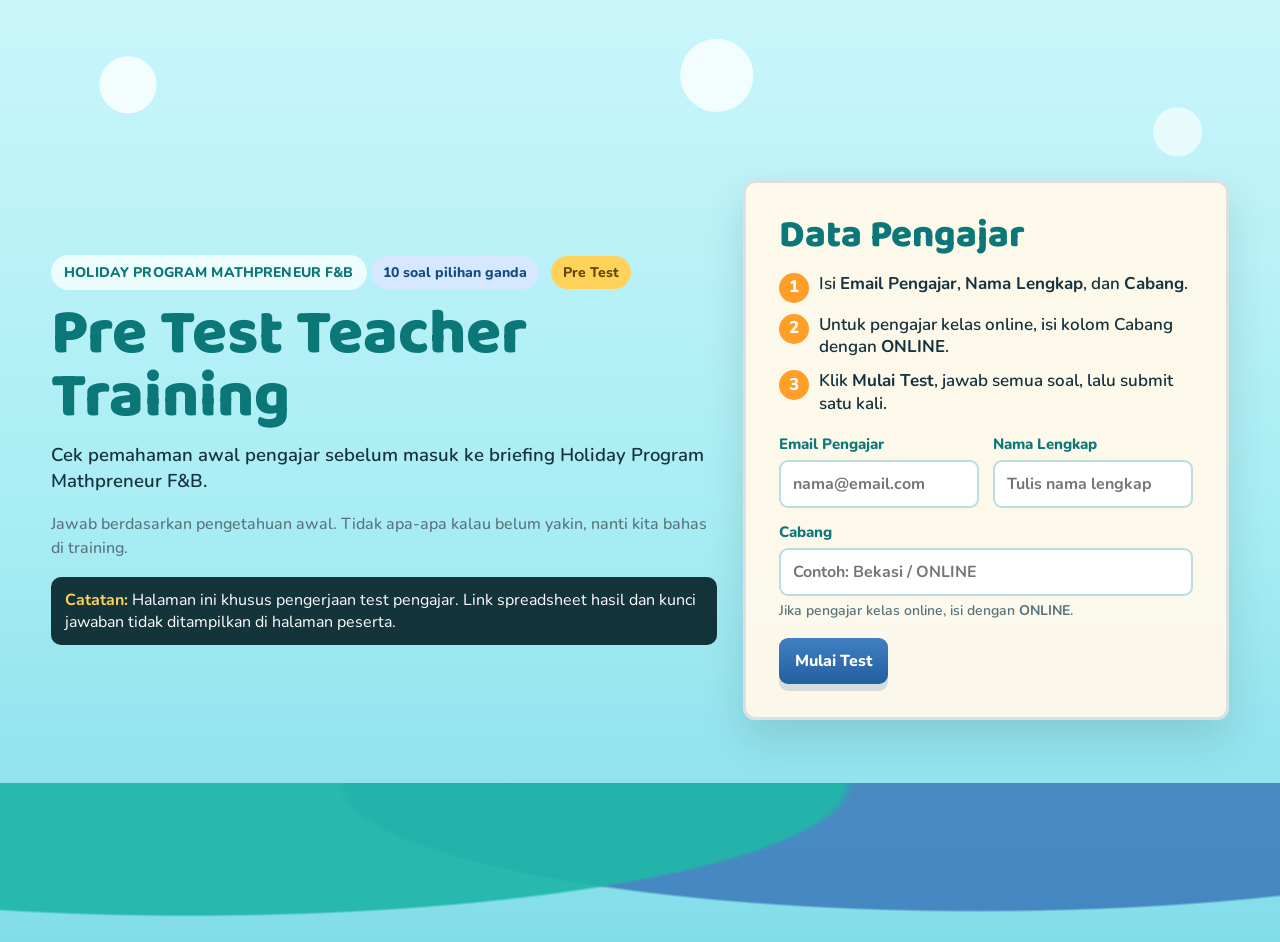
==== commit a8af1565: "Add files via upload" ====
--- a/index.html
+++ b/index.html
@@ -5,57 +5,102 @@
   <meta name="viewport" content="width=device-width, initial-scale=1">
   <title>Pre Test Teacher Training</title>
   <style>
-
-@import url('https://fonts.googleapis.com/css2?family=Baloo+2:wght@500;600;700;800&family=Nunito:wght@500;600;700;800;900&display=swap');
+@import url('https://fonts.googleapis.com/css2?family=Baloo+2:wght@600;700;800&family=Nunito:wght@400;500;600;700;800&display=swap');
 :root {
-  --teal: #0f7777;
-  --teal-dark: #0a6564;
-  --sea: #24aaa6;
-  --blue: #2c66ad;
-  --ink: #17313b;
-  --muted: #5d7480;
-  --paper: #fffaf0;
-  --yellow: #ffd35c;
-  --orange: #ff9d25;
-  --mint: #daf4df;
-  --line: rgba(15, 119, 119, .22);
-  --shadow: 0 18px 38px rgba(22, 50, 59, .13);
+  --teal: #0b7778;
+  --teal-2: #12a6a0;
+  --blue: #2d67b2;
+  --navy: #15343d;
+  --ink: #16323c;
+  --muted: #59727c;
+  --cream: #fff9eb;
+  --paper: #fffdf6;
+  --yellow: #ffd35a;
+  --orange: #ff9f29;
+  --mint: #dff6df;
+  --rose: #ffe2d7;
+  --line: rgba(18, 91, 107, .18);
+  --shadow: 0 18px 42px rgba(22, 50, 59, .14);
 }
 * { box-sizing: border-box; }
 html { scroll-behavior: smooth; }
 body {
   margin: 0;
   min-height: 100vh;
-  font-family: "Nunito", "Baloo 2", system-ui, -apple-system, BlinkMacSystemFont, "Segoe UI", sans-serif;
   color: var(--ink);
+  font-family: "Nunito", system-ui, -apple-system, BlinkMacSystemFont, "Segoe UI", sans-serif;
   background:
-    radial-gradient(circle at 16% 10%, rgba(255,255,255,.88) 0 30px, transparent 31px),
-    radial-gradient(circle at 56% 7%, rgba(255,255,255,.82) 0 34px, transparent 35px),
-    linear-gradient(180deg, #c9f6fb 0%, #a8eaf4 56%, #81dce8 100%);
-}
-body::after {
+    radial-gradient(circle at 10% 9%, rgba(255,255,255,.82) 0 28px, transparent 29px),
+    radial-gradient(circle at 56% 8%, rgba(255,255,255,.78) 0 36px, transparent 37px),
+    radial-gradient(circle at 92% 14%, rgba(255,255,255,.62) 0 24px, transparent 25px),
+    linear-gradient(180deg, #c9f6fb 0%, #a9edf4 54%, #82dde8 100%);
+}
+body::before {
   content: "";
   position: fixed;
-  left: -5vw;
-  right: -5vw;
-  bottom: -4vh;
-  height: 15vh;
+  inset: auto -5vw -5vh -5vw;
+  height: 18vh;
   background:
-    radial-gradient(80% 120% at 18% 0%, rgba(34,185,170,.92) 0 56%, transparent 57%),
-    radial-gradient(80% 120% at 72% 0%, rgba(38,154,190,.9) 0 56%, transparent 57%);
+    radial-gradient(80% 140% at 18% 0%, rgba(32, 181, 168, .92) 0 58%, transparent 59%),
+    radial-gradient(80% 140% at 74% 0%, rgba(45, 103, 178, .72) 0 56%, transparent 57%);
   pointer-events: none;
   z-index: 0;
 }
+main { position: relative; z-index: 1; }
+h1, h2, h3, p { margin-top: 0; }
+h1, h2, h3 {
+  font-family: "Baloo 2", "Nunito", system-ui, sans-serif;
+  letter-spacing: 0;
+}
+h1 {
+  margin-bottom: 12px;
+  color: var(--teal);
+  font-size: clamp(40px, 5vw, 66px);
+  line-height: .98;
+  font-weight: 800;
+}
+h2 {
+  margin-bottom: 12px;
+  color: var(--teal);
+  font-size: clamp(28px, 3vw, 42px);
+  line-height: 1.06;
+  font-weight: 800;
+}
+h3 {
+  margin-bottom: 8px;
+  color: var(--blue);
+  font-size: clamp(20px, 1.55vw, 26px);
+  line-height: 1.16;
+  font-weight: 800;
+}
 a { color: inherit; }
-.page, .test-shell { position: relative; z-index: 1; }
-.test-shell { padding: 34px clamp(18px, 4vw, 66px) 70px; }
+.shell { padding: 34px clamp(18px, 4vw, 66px) 76px; }
 .hero {
-  min-height: 70vh;
-  padding: 44px clamp(20px, 5vw, 76px);
+  min-height: calc(100vh - 68px);
   display: grid;
-  grid-template-columns: minmax(0, 1.02fr) minmax(300px, .72fr);
-  gap: 30px;
+  grid-template-columns: minmax(0, 1.04fr) minmax(320px, .76fr);
+  gap: 26px;
   align-items: center;
+}
+.card, .panel, .question, .metric {
+  background: rgba(255, 249, 235, .96);
+  border: 3px solid rgba(45, 103, 178, .16);
+  border-radius: 12px;
+  box-shadow: var(--shadow);
+}
+.panel { padding: clamp(22px, 2.6vw, 34px); }
+.card { padding: 22px; }
+.lead {
+  max-width: 790px;
+  font-size: clamp(18px, 1.45vw, 23px);
+  line-height: 1.42;
+  font-weight: 600;
+}
+.text {
+  color: var(--muted);
+  font-size: clamp(16px, 1.05vw, 19px);
+  line-height: 1.48;
+  font-weight: 500;
 }
 .eyebrow {
   display: inline-flex;
@@ -64,245 +109,274 @@
   margin: 0 0 14px;
   padding: 8px 13px;
   border-radius: 999px;
-  background: rgba(255,255,255,.72);
+  background: rgba(255, 255, 255, .74);
   color: var(--teal);
-  font: 800 14px "Nunito", sans-serif;
+  font-size: 14px;
+  font-weight: 800;
   letter-spacing: .01em;
   text-transform: uppercase;
 }
-h1, h2, h3, p { margin-top: 0; }
-h1, h2, h3 {
-  font-family: "Baloo 2", "Nunito", system-ui, sans-serif;
-  letter-spacing: 0;
-}
-h1 {
+.tag {
+  display: inline-flex;
+  width: fit-content;
+  align-items: center;
+  margin: 0 8px 10px 0;
+  padding: 7px 12px;
+  border-radius: 999px;
+  background: var(--yellow);
+  color: #674700;
+  font-size: 14px;
+  font-weight: 800;
+}
+.tag.blue { background: #d6e8ff; color: #164c86; }
+.tag.green { background: var(--mint); color: #246a2a; }
+.tag.orange { background: #ffe3b0; color: #744300; }
+.steps {
+  display: grid;
+  gap: 11px;
+  margin: 16px 0 0;
+  padding: 0;
+  list-style: none;
+}
+.steps li {
+  display: flex;
+  gap: 10px;
+  align-items: flex-start;
+  font-size: 17px;
+  line-height: 1.34;
+  font-weight: 600;
+}
+.steps span {
+  flex: 0 0 30px;
+  width: 30px;
+  height: 30px;
+  display: grid;
+  place-items: center;
+  border-radius: 50%;
+  background: var(--orange);
+  color: white;
+  font-weight: 800;
+}
+.form-grid {
+  display: grid;
+  grid-template-columns: repeat(2, minmax(0, 1fr));
+  gap: 14px;
+  margin-top: 18px;
+}
+.field.full { grid-column: 1 / -1; }
+.field label {
+  display: block;
+  margin-bottom: 6px;
   color: var(--teal);
-  font-size: clamp(42px, 5.4vw, 72px);
-  line-height: .98;
-  margin-bottom: 14px;
-  font-weight: 800;
-}
-h2 {
-  color: var(--teal);
-  font-size: clamp(30px, 3.5vw, 46px);
-  line-height: 1.04;
-  margin-bottom: 14px;
-  font-weight: 800;
-}
-h3 {
-  color: var(--blue);
-  font-size: clamp(20px, 1.65vw, 26px);
-  line-height: 1.16;
-  margin-bottom: 10px;
-  font-weight: 800;
-}
-.lead {
-  max-width: 820px;
-  font-size: clamp(18px, 1.55vw, 24px);
-  line-height: 1.38;
-  font-weight: 700;
-}
-.sublead, .card p, .card li, .panel p, .panel li {
-  font-size: clamp(16px, 1.05vw, 19px);
-  line-height: 1.45;
-  font-weight: 500;
-}
-.panel, .card, .test-card, .question-card, .metric-card {
-  background: rgba(255,250,240,.96);
-  border: 3px solid rgba(44,102,173,.20);
-  border-radius: 10px;
-  box-shadow: var(--shadow);
-}
-.panel { padding: clamp(20px, 2.2vw, 28px); }
-.section { padding: 26px clamp(20px, 5vw, 76px) 60px; }
-.grid { display: grid; gap: 16px; }
-.grid-2 { grid-template-columns: repeat(2, minmax(0, 1fr)); }
-.grid-3 { grid-template-columns: repeat(3, minmax(0, 1fr)); }
-.card { padding: 20px; min-height: 150px; }
-.button-row, .quick-links, .actions {
+  font-size: 15px;
+  font-weight: 800;
+}
+.field input, .field select {
+  width: 100%;
+  min-height: 48px;
+  padding: 10px 12px;
+  border: 2px solid rgba(11, 119, 120, .26);
+  border-radius: 9px;
+  background: white;
+  color: var(--ink);
+  font: 700 16px "Nunito", system-ui, sans-serif;
+  outline: none;
+}
+.field input:focus, .field select:focus { border-color: var(--teal); box-shadow: 0 0 0 4px rgba(18, 166, 160, .14); }
+.hint {
+  margin: 6px 0 0;
+  color: var(--muted);
+  font-size: 14px;
+  line-height: 1.32;
+  font-weight: 600;
+}
+.button-row {
   display: flex;
   flex-wrap: wrap;
   gap: 10px;
   align-items: center;
+  margin-top: 18px;
 }
 .button {
   display: inline-flex;
   align-items: center;
   justify-content: center;
-  min-height: 44px;
-  padding: 11px 15px;
-  border-radius: 8px;
+  min-height: 46px;
+  padding: 11px 16px;
   border: 0;
-  background: linear-gradient(180deg, #3d7fc4, #265f9f);
-  color: #fff;
+  border-radius: 9px;
+  background: linear-gradient(180deg, #3f7fc2, #245f9f);
+  color: white;
+  font: 800 16px "Nunito", system-ui, sans-serif;
   text-decoration: none;
-  font-weight: 800;
-  font-family: "Nunito", sans-serif;
-  font-size: 16px;
   cursor: pointer;
-  box-shadow: 0 7px 0 rgba(38,95,159,.18);
-}
-.button.secondary { background: linear-gradient(180deg, #28b8ad, #15908c); box-shadow: 0 7px 0 rgba(21,144,140,.18); }
-.button.light { background: #fff; color: var(--teal); border: 2px solid rgba(15,119,119,.28); box-shadow: none; }
-.button.warn { background: linear-gradient(180deg, #ffb038, #f08b1d); color: #3e2900; }
+  box-shadow: 0 7px 0 rgba(36, 95, 159, .18);
+}
+.button.secondary { background: linear-gradient(180deg, #26b6aa, #158b89); box-shadow: 0 7px 0 rgba(21, 139, 137, .18); }
+.button.light { background: #fff; color: var(--teal); border: 2px solid rgba(11,119,120,.28); box-shadow: none; }
+.button.warn { background: linear-gradient(180deg, #ffb743, #f29420); color: #3e2900; box-shadow: 0 7px 0 rgba(242,148,32,.18); }
 .button:disabled { opacity: .58; cursor: not-allowed; }
-.tag {
-  display: inline-flex;
-  padding: 8px 12px;
-  border-radius: 999px;
-  background: var(--yellow);
-  color: #684400;
-  font-size: 14px;
-  font-weight: 800;
-}
-.tag.blue { background: #cbe2ff; color: #174e8c; }
-.tag.green { background: var(--mint); color: #236326; }
-.test-card { padding: clamp(20px, 3vw, 34px); margin-bottom: 18px; }
-.test-landing {
-  min-height: calc(100vh - 68px);
-  display: grid;
-  grid-template-columns: minmax(0, .98fr) minmax(310px, .78fr);
-  gap: 24px;
-  align-items: center;
-}
-.steps { margin: 18px 0 0; padding: 0; list-style: none; display: grid; gap: 11px; }
-.steps li { display: flex; gap: 10px; align-items: flex-start; font-size: 17px; font-weight: 600; line-height: 1.28; }
-.steps strong { font-weight: 700; }
-.steps span {
-  flex: 0 0 30px;
-  width: 30px;
-  height: 30px;
-  border-radius: 50%;
-  background: var(--orange);
-  color: white;
-  display: inline-grid;
-  place-items: center;
-  font-weight: 800;
-}
-.teacher-menu {
-  margin-top: 18px;
-  background: #14343c;
-  color: white;
-  border-radius: 10px;
-  padding: 12px 14px;
-}
-.teacher-menu summary { cursor: pointer; font-weight: 800; color: var(--yellow); }
-.teacher-menu li { margin: 6px 0; line-height: 1.32; font-weight: 500; }
-.form-grid {
-  display: grid;
-  grid-template-columns: repeat(2, minmax(0, 1fr));
-  gap: 14px;
-}
-.field label { display: block; font-size: 14px; font-weight: 800; color: var(--teal-dark); margin-bottom: 5px; }
-.field input, .field select {
-  width: 100%;
-  min-height: 46px;
-  border-radius: 8px;
-  border: 2px solid rgba(15,119,119,.28);
-  background: white;
-  padding: 10px 12px;
-  font: 700 16px "Nunito", sans-serif;
-  color: var(--ink);
-}
-.field-hint { margin: 6px 0 0; color: var(--muted); font-size: 14px; font-weight: 600; line-height: 1.3; }
+.status {
+  display: none;
+  margin-top: 14px;
+  padding: 11px 12px;
+  border-radius: 9px;
+  font-size: 15px;
+  line-height: 1.35;
+  font-weight: 700;
+}
+.status.show { display: block; }
+.status.warn { background: #fff1b8; color: #725000; }
+.status.ok { background: #dcf8de; color: #17641d; }
+.status.err { background: #ffe0dc; color: #91291d; }
 .hidden { display: none !important; }
-.quiz-topline { display: flex; flex-wrap: wrap; gap: 8px; margin-bottom: 12px; }
-.quiz-pill {
+.quiz-head {
+  display: flex;
+  flex-wrap: wrap;
+  gap: 8px;
+  margin-bottom: 14px;
+}
+.pill {
   display: inline-flex;
   padding: 7px 11px;
   border-radius: 999px;
-  background: #e0f5ff;
+  background: #e1f6ff;
   color: var(--blue);
   font-size: 14px;
   font-weight: 800;
 }
-.question-card { padding: 20px; margin: 16px 0; }
-.question-card h3 { color: var(--teal-dark); font-size: clamp(20px, 1.55vw, 25px); font-weight: 800; }
-.option-label {
+.question {
+  margin: 16px 0;
+  padding: 20px;
+}
+.question h3 {
+  color: var(--teal);
+  font-size: clamp(20px, 1.4vw, 24px);
+  line-height: 1.22;
+}
+.option {
   display: flex;
   gap: 10px;
   align-items: flex-start;
   margin: 10px 0;
   padding: 12px 14px;
-  border-radius: 8px;
-  background: rgba(255,255,255,.78);
-  border: 2px solid rgba(44,102,173,.15);
+  border: 2px solid rgba(45, 103, 178, .14);
+  border-radius: 10px;
+  background: rgba(255,255,255,.8);
   font-size: clamp(16px, 1vw, 18px);
-  line-height: 1.34;
+  line-height: 1.36;
   font-weight: 500;
-}
-.option-label strong { font-weight: 800; }
-.option-label input { margin-top: 4px; transform: scale(1.08); }
-.status-box {
-  min-height: 42px;
-  margin-top: 12px;
-  padding: 10px 12px;
-  border-radius: 8px;
-  font-weight: 700;
-  display: none;
-}
-.status-box.warn, .status-box.ok, .status-box.err { display: block; }
-.status-box.warn { background: #fff1b8; color: #735000; }
-.status-box.ok { background: #ddf8df; color: #17691e; }
-.status-box.err { background: #ffe0dc; color: #9b2a1f; }
-.results-summary {
+  cursor: pointer;
+}
+.option:hover { border-color: rgba(11,119,120,.34); background: #fff; }
+.option input { flex: 0 0 auto; margin-top: 4px; transform: scale(1.08); }
+.option strong { color: var(--blue); }
+.grid {
+  display: grid;
+  grid-template-columns: repeat(3, minmax(0, 1fr));
+  gap: 16px;
+}
+.section { padding: 26px 0 0; }
+.metrics {
   display: grid;
   grid-template-columns: repeat(4, minmax(0, 1fr));
   gap: 14px;
-  margin-bottom: 18px;
-}
-.metric-card { padding: 18px; text-align: center; }
-.metric-card strong { display: block; font-size: 40px; color: var(--teal); line-height: 1; font-weight: 800; }
-.metric-card span { font-weight: 800; color: var(--blue); }
-.filter-row { display: grid; grid-template-columns: repeat(3, minmax(160px, 1fr)); gap: 12px; }
-.table-wrap { overflow-x: auto; border-radius: 10px; box-shadow: var(--shadow); }
-table { width: 100%; min-width: 920px; border-collapse: collapse; background: rgba(255,250,240,.96); }
-th, td { padding: 11px 12px; border: 2px solid rgba(15,119,119,.16); text-align: left; vertical-align: top; font-size: 14px; line-height: 1.28; font-weight: 500; }
-th { background: var(--blue); color: white; font-size: 15px; font-weight: 800; }
-td strong { color: var(--teal-dark); font-weight: 800; }
-.answer-list { display: grid; gap: 14px; }
-.answer-block { padding: 20px; }
+  margin: 18px 0;
+}
+.metric { padding: 18px; text-align: center; }
+.metric strong {
+  display: block;
+  color: var(--teal);
+  font-family: "Baloo 2", "Nunito", system-ui, sans-serif;
+  font-size: 42px;
+  line-height: 1;
+  font-weight: 800;
+}
+.metric span { color: var(--blue); font-weight: 800; }
+.filters {
+  display: grid;
+  grid-template-columns: repeat(3, minmax(160px, 1fr));
+  gap: 12px;
+}
+.table-wrap {
+  overflow-x: auto;
+  margin-top: 16px;
+  border-radius: 12px;
+  box-shadow: var(--shadow);
+}
+table {
+  width: 100%;
+  min-width: 940px;
+  border-collapse: collapse;
+  background: rgba(255, 249, 235, .98);
+}
+th, td {
+  padding: 11px 12px;
+  border: 2px solid rgba(11,119,120,.14);
+  text-align: left;
+  vertical-align: top;
+  font-size: 14px;
+  line-height: 1.3;
+  font-weight: 500;
+}
+th { background: var(--blue); color: white; font-weight: 800; }
+td strong { color: var(--teal); }
+.answer-block { margin-top: 16px; }
 .answer-block ol { margin: 0; padding-left: 24px; }
-.answer-block li { margin: 9px 0; font-size: 16px; font-weight: 500; line-height: 1.35; }
-.answer-key { display: inline-flex; min-width: 32px; justify-content: center; border-radius: 999px; background: var(--yellow); color: #684400; font-weight: 800; margin-right: 8px; }
-.footer-note { color: var(--muted); font-weight: 700; padding: 0 clamp(20px, 5vw, 76px) 34px; position: relative; z-index: 1; }
+.answer-block li {
+  margin: 9px 0;
+  font-size: 16px;
+  line-height: 1.36;
+  font-weight: 500;
+}
+.answer-key {
+  display: inline-flex;
+  min-width: 32px;
+  justify-content: center;
+  margin-right: 8px;
+  padding: 3px 8px;
+  border-radius: 999px;
+  background: var(--yellow);
+  color: #684400;
+  font-weight: 800;
+}
+.note {
+  margin-top: 14px;
+  padding: 12px 14px;
+  border-radius: 10px;
+  background: #14343c;
+  color: white;
+}
+.note strong { color: var(--yellow); }
 @media (max-width: 980px) {
-  .hero, .test-landing, .grid-2, .grid-3, .form-grid, .results-summary, .filter-row { grid-template-columns: 1fr; }
+  .hero, .form-grid, .grid, .metrics, .filters { grid-template-columns: 1fr; }
   .hero { min-height: auto; }
-  .test-landing { align-items: start; }
-  h1 { font-size: clamp(38px, 12vw, 58px); }
-  .test-shell { padding-bottom: 90px; }
-}
-
-  </style>
+  .field.full { grid-column: auto; }
+  h1 { font-size: clamp(38px, 10vw, 56px); }
+}
+</style>
 </head>
 <body>
-<main class="test-shell">
-  <form id="testForm">
-    <section class="test-card test-landing" id="introCard">
+<main class="shell">
+  <form id="testForm" novalidate>
+    <section class="hero" id="introCard">
       <div>
         <p class="eyebrow">Holiday Program Mathpreneur F&B</p>
         <span class="tag blue">10 soal pilihan ganda</span>
+        <span class="tag">Pre Test</span>
         <h1>Pre Test Teacher Training</h1>
         <p class="lead">Cek pemahaman awal pengajar sebelum masuk ke briefing Holiday Program Mathpreneur F&amp;B.</p>
-        <p class="sublead">Jawab berdasarkan pengetahuan awal. Tidak apa-apa kalau belum yakin, nanti kita bahas di training.</p>
-        <details class="teacher-menu">
-          <summary>CATATAN PESERTA</summary>
-          <ul>
-            <li>Isi data pengajar dengan benar sebelum mulai.</li>
-            <li>Untuk pengajar kelas online, isi kolom Cabang dengan <strong>ONLINE</strong>.</li>
-            <li>Test hanya bisa disubmit satu kali per email untuk halaman ini.</li>
-          </ul>
-        </details>
+        <p class="text">Jawab berdasarkan pengetahuan awal. Tidak apa-apa kalau belum yakin, nanti kita bahas di training.</p>
+        <div class="note"><strong>Catatan:</strong> Halaman ini khusus pengerjaan test pengajar. Link spreadsheet hasil dan kunci jawaban tidak ditampilkan di halaman peserta.</div>
       </div>
       <div class="panel">
         <h2>Data Pengajar</h2>
         <ul class="steps">
-          <li><span>1</span><strong>Isi Email Pengajar, Nama Lengkap, dan Cabang.</strong></li>
-          <li><span>2</span><strong>Klik Mulai Test.</strong></li>
-          <li><span>3</span><strong>Jawab semua soal dan submit satu kali.</strong></li>
+          <li><span>1</span><div>Isi <strong>Email Pengajar</strong>, <strong>Nama Lengkap</strong>, dan <strong>Cabang</strong>.</div></li>
+          <li><span>2</span><div>Untuk pengajar kelas online, isi kolom Cabang dengan <strong>ONLINE</strong>.</div></li>
+          <li><span>3</span><div>Klik <strong>Mulai Test</strong>, jawab semua soal, lalu submit satu kali.</div></li>
         </ul>
-        <div class="form-grid" style="margin-top:18px">
+        <div class="form-grid">
           <div class="field">
             <label for="email">Email Pengajar</label>
             <input id="email" name="email" type="email" placeholder="nama@email.com" autocomplete="email" required>
@@ -311,228 +385,444 @@
             <label for="teacherName">Nama Lengkap</label>
             <input id="teacherName" name="teacherName" type="text" placeholder="Tulis nama lengkap" autocomplete="name" required>
           </div>
-          <div class="field">
+          <div class="field full">
             <label for="branchName">Cabang</label>
             <input id="branchName" name="branchName" type="text" placeholder="Contoh: Bekasi / ONLINE" required>
-            <p class="field-hint">Jika pengajar kelas online, isi dengan <strong>ONLINE</strong>.</p>
+            <p class="hint">Jika pengajar kelas online, isi dengan <strong>ONLINE</strong>.</p>
           </div>
         </div>
-        <div class="actions" style="margin-top:18px">
+        <div class="button-row">
           <button class="button" type="button" id="startButton">Mulai Test</button>
-          
         </div>
-        <div class="status-box" id="statusBox" role="status"></div>
+        <div class="status" id="statusBox" role="status"></div>
       </div>
     </section>
-    <section class="test-card hidden" id="quizCard">
-      <div class="quiz-topline">
-        <span class="quiz-pill">Teacher Training</span>
-        <span class="quiz-pill">Pre Test</span>
-        <span class="quiz-pill" id="quizParticipant">Pengajar</span>
+    <section class="card hidden" id="quizCard">
+      <div class="quiz-head">
+        <span class="pill">Teacher Training</span>
+        <span class="pill">Pre Test</span>
+        <span class="pill" id="participantPill">Pengajar</span>
       </div>
       <h1>Pre Test Teacher Training</h1>
       <p class="lead">Pilih satu jawaban yang paling tepat.</p>
-      <section class="question-card">
-  <h3>1. Tujuan utama Holiday Program Mathpreneur F&amp;B adalah ...</h3>
-  <label class="option-label">
-    <input type="radio" name="q1" value="A" required>
-    <strong>A.</strong> Siswa menghafal resep makanan sebanyak mungkin.
-  </label>
-  <label class="option-label">
-    <input type="radio" name="q1" value="B" required>
-    <strong>B.</strong> Siswa belajar membuat ide produk F&amp;B, menghitung sederhana, dan mempresentasikan produknya.
-  </label>
-  <label class="option-label">
-    <input type="radio" name="q1" value="C" required>
-    <strong>C.</strong> Siswa hanya menonton guru menjelaskan bisnis.
-  </label>
-  <label class="option-label">
-    <input type="radio" name="q1" value="D" required>
-    <strong>D.</strong> Siswa mengikuti lomba memasak tanpa worksheet.
-  </label>
-</section>
-<section class="question-card">
-  <h3>2. Perbedaan utama kelas offline dan online dalam program ini adalah ...</h3>
-  <label class="option-label">
-    <input type="radio" name="q2" value="A" required>
-    <strong>A.</strong> Offline tidak memakai matematika, online memakai matematika.
-  </label>
-  <label class="option-label">
-    <input type="radio" name="q2" value="B" required>
-    <strong>B.</strong> Offline berakhir dengan market day internal, online berakhir dengan online product showcase.
-  </label>
-  <label class="option-label">
-    <input type="radio" name="q2" value="C" required>
-    <strong>C.</strong> Online tidak memakai worksheet sama sekali.
-  </label>
-  <label class="option-label">
-    <input type="radio" name="q2" value="D" required>
-    <strong>D.</strong> Offline hanya berisi pre test dan post test.
-  </label>
-</section>
-<section class="question-card">
-  <h3>3. Hal paling tepat dilakukan guru sebelum kelas dimulai adalah ...</h3>
-  <label class="option-label">
-    <input type="radio" name="q3" value="A" required>
-    <strong>A.</strong> Mencari file saat siswa sudah masuk kelas.
-  </label>
-  <label class="option-label">
-    <input type="radio" name="q3" value="B" required>
-    <strong>B.</strong> Membuka hub GitHub, membaca rundown, mengecek deck, worksheet, dan link penting.
-  </label>
-  <label class="option-label">
-    <input type="radio" name="q3" value="C" required>
-    <strong>C.</strong> Menunggu siswa bertanya dulu baru membuka materi.
-  </label>
-  <label class="option-label">
-    <input type="radio" name="q3" value="D" required>
-    <strong>D.</strong> Langsung membagikan kunci jawaban agar kelas cepat selesai.
-  </label>
-</section>
-<section class="question-card">
-  <h3>4. Dalam kelas online, siswa sebaiknya menyiapkan ...</h3>
-  <label class="option-label">
-    <input type="radio" name="q4" value="A" required>
-    <strong>A.</strong> Worksheet yang sudah diprint, alat tulis, dan device untuk meeting.
-  </label>
-  <label class="option-label">
-    <input type="radio" name="q4" value="B" required>
-    <strong>B.</strong> Hanya kamera tanpa alat tulis.
-  </label>
-  <label class="option-label">
-    <input type="radio" name="q4" value="C" required>
-    <strong>C.</strong> Produk jualan dari hari pertama.
-  </label>
-  <label class="option-label">
-    <input type="radio" name="q4" value="D" required>
-    <strong>D.</strong> Kunci jawaban pre test.
-  </label>
-</section>
-<section class="question-card">
-  <h3>5. Jika guru ingin membuka semua kebutuhan mengajar, tempat pertama yang paling aman dibuka adalah ...</h3>
-  <label class="option-label">
-    <input type="radio" name="q5" value="A" required>
-    <strong>A.</strong> Folder acak di laptop pribadi.
-  </label>
-  <label class="option-label">
-    <input type="radio" name="q5" value="B" required>
-    <strong>B.</strong> Link hub GitHub sesuai format kelas, online atau offline.
-  </label>
-  <label class="option-label">
-    <input type="radio" name="q5" value="C" required>
-    <strong>C.</strong> Chat lama yang belum tentu lengkap.
-  </label>
-  <label class="option-label">
-    <input type="radio" name="q5" value="D" required>
-    <strong>D.</strong> Halaman kunci jawaban terlebih dahulu.
-  </label>
-</section>
-<section class="question-card">
-  <h3>6. Saat mengajar siswa SD, instruksi yang paling baik adalah ...</h3>
-  <label class="option-label">
-    <input type="radio" name="q6" value="A" required>
-    <strong>A.</strong> Panjang, cepat, dan banyak istilah sulit.
-  </label>
-  <label class="option-label">
-    <input type="radio" name="q6" value="B" required>
-    <strong>B.</strong> Pendek, konkret, diberi contoh, lalu siswa diberi waktu mencoba.
-  </label>
-  <label class="option-label">
-    <input type="radio" name="q6" value="C" required>
-    <strong>C.</strong> Hanya dibaca dari slide tanpa interaksi.
-  </label>
-  <label class="option-label">
-    <input type="radio" name="q6" value="D" required>
-    <strong>D.</strong> Selalu menggunakan istilah bisnis orang dewasa.
-  </label>
-</section>
-<section class="question-card">
-  <h3>7. Pre test dan post test berguna untuk ...</h3>
-  <label class="option-label">
-    <input type="radio" name="q7" value="A" required>
-    <strong>A.</strong> Mengukur pemahaman awal dan perubahan pemahaman setelah belajar.
-  </label>
-  <label class="option-label">
-    <input type="radio" name="q7" value="B" required>
-    <strong>B.</strong> Mengganti seluruh kegiatan worksheet.
-  </label>
-  <label class="option-label">
-    <input type="radio" name="q7" value="C" required>
-    <strong>C.</strong> Menentukan siswa boleh ikut kelas atau tidak.
-  </label>
-  <label class="option-label">
-    <input type="radio" name="q7" value="D" required>
-    <strong>D.</strong> Membuat siswa menghafal semua nama slide.
-  </label>
-</section>
-<section class="question-card">
-  <h3>8. Setelah sesi kelas berakhir, guru perlu mengisi berita acara karena ...</h3>
-  <label class="option-label">
-    <input type="radio" name="q8" value="A" required>
-    <strong>A.</strong> Agar dokumentasi, evaluasi, kendala, dan progres kelas tercatat.
-  </label>
-  <label class="option-label">
-    <input type="radio" name="q8" value="B" required>
-    <strong>B.</strong> Agar guru tidak perlu mengajar sesi berikutnya.
-  </label>
-  <label class="option-label">
-    <input type="radio" name="q8" value="C" required>
-    <strong>C.</strong> Agar siswa tidak perlu mengerjakan worksheet.
-  </label>
-  <label class="option-label">
-    <input type="radio" name="q8" value="D" required>
-    <strong>D.</strong> Agar link GitHub bisa dibuka.
-  </label>
-</section>
-<section class="question-card">
-  <h3>9. Jika guru sedang share screen, hal yang perlu diperhatikan adalah ...</h3>
-  <label class="option-label">
-    <input type="radio" name="q9" value="A" required>
-    <strong>A.</strong> Menampilkan semua tab termasuk kunci jawaban.
-  </label>
-  <label class="option-label">
-    <input type="radio" name="q9" value="B" required>
-    <strong>B.</strong> Share hanya halaman yang sedang dipakai siswa dan tidak membuka kunci jawaban.
-  </label>
-  <label class="option-label">
-    <input type="radio" name="q9" value="C" required>
-    <strong>C.</strong> Membiarkan notifikasi pribadi muncul.
-  </label>
-  <label class="option-label">
-    <input type="radio" name="q9" value="D" required>
-    <strong>D.</strong> Membuka dashboard hasil saat siswa sedang mengerjakan soal.
-  </label>
-</section>
-<section class="question-card">
-  <h3>10. Kalimat guru yang paling membantu siswa saat ide produknya belum rapi adalah ...</h3>
-  <label class="option-label">
-    <input type="radio" name="q10" value="A" required>
-    <strong>A.</strong> Ini salah, ganti semuanya.
-  </label>
-  <label class="option-label">
-    <input type="radio" name="q10" value="B" required>
-    <strong>B.</strong> Idemu sudah punya bahan utama. Yuk kita buat lebih sederhana dan aman dibuat di rumah.
-  </label>
-  <label class="option-label">
-    <input type="radio" name="q10" value="C" required>
-    <strong>C.</strong> Tidak usah dikerjakan.
-  </label>
-  <label class="option-label">
-    <input type="radio" name="q10" value="D" required>
-    <strong>D.</strong> Tunggu teman lain saja.
-  </label>
-</section>
-      <div class="actions">
-        <button class="button secondary" type="submit">Submit Jawaban</button>
-        
+      <section class="question">
+    <h3>1. Tujuan utama Holiday Program Mathpreneur F&amp;B adalah ...</h3>
+    <label class="option">
+        <input type="radio" name="q1" value="A" required>
+        <strong>A.</strong>
+        <span>Siswa menghafal resep makanan sebanyak mungkin.</span>
+      </label>
+<label class="option">
+        <input type="radio" name="q1" value="B" required>
+        <strong>B.</strong>
+        <span>Siswa belajar membuat ide produk F&amp;B, menghitung sederhana, dan mempresentasikan produknya.</span>
+      </label>
+<label class="option">
+        <input type="radio" name="q1" value="C" required>
+        <strong>C.</strong>
+        <span>Siswa hanya menonton guru menjelaskan bisnis.</span>
+      </label>
+<label class="option">
+        <input type="radio" name="q1" value="D" required>
+        <strong>D.</strong>
+        <span>Siswa mengikuti lomba memasak tanpa worksheet.</span>
+      </label>
+  </section>
+<section class="question">
+    <h3>2. Perbedaan utama kelas offline dan online dalam program ini adalah ...</h3>
+    <label class="option">
+        <input type="radio" name="q2" value="A" required>
+        <strong>A.</strong>
+        <span>Offline tidak memakai matematika, online memakai matematika.</span>
+      </label>
+<label class="option">
+        <input type="radio" name="q2" value="B" required>
+        <strong>B.</strong>
+        <span>Offline berakhir dengan market day internal, online berakhir dengan online product showcase.</span>
+      </label>
+<label class="option">
+        <input type="radio" name="q2" value="C" required>
+        <strong>C.</strong>
+        <span>Online tidak memakai worksheet sama sekali.</span>
+      </label>
+<label class="option">
+        <input type="radio" name="q2" value="D" required>
+        <strong>D.</strong>
+        <span>Offline hanya berisi pre test dan post test.</span>
+      </label>
+  </section>
+<section class="question">
+    <h3>3. Hal paling tepat dilakukan guru sebelum kelas dimulai adalah ...</h3>
+    <label class="option">
+        <input type="radio" name="q3" value="A" required>
+        <strong>A.</strong>
+        <span>Mencari file saat siswa sudah masuk kelas.</span>
+      </label>
+<label class="option">
+        <input type="radio" name="q3" value="B" required>
+        <strong>B.</strong>
+        <span>Membuka hub GitHub, membaca rundown, mengecek deck, worksheet, dan link penting.</span>
+      </label>
+<label class="option">
+        <input type="radio" name="q3" value="C" required>
+        <strong>C.</strong>
+        <span>Menunggu siswa bertanya dulu baru membuka materi.</span>
+      </label>
+<label class="option">
+        <input type="radio" name="q3" value="D" required>
+        <strong>D.</strong>
+        <span>Langsung membagikan kunci jawaban agar kelas cepat selesai.</span>
+      </label>
+  </section>
+<section class="question">
+    <h3>4. Dalam kelas online, siswa sebaiknya menyiapkan ...</h3>
+    <label class="option">
+        <input type="radio" name="q4" value="A" required>
+        <strong>A.</strong>
+        <span>Worksheet yang sudah diprint, alat tulis, dan device untuk meeting.</span>
+      </label>
+<label class="option">
+        <input type="radio" name="q4" value="B" required>
+        <strong>B.</strong>
+        <span>Hanya kamera tanpa alat tulis.</span>
+      </label>
+<label class="option">
+        <input type="radio" name="q4" value="C" required>
+        <strong>C.</strong>
+        <span>Produk jualan dari hari pertama.</span>
+      </label>
+<label class="option">
+        <input type="radio" name="q4" value="D" required>
+        <strong>D.</strong>
+        <span>Kunci jawaban pre test.</span>
+      </label>
+  </section>
+<section class="question">
+    <h3>5. Jika guru ingin membuka semua kebutuhan mengajar, tempat pertama yang paling aman dibuka adalah ...</h3>
+    <label class="option">
+        <input type="radio" name="q5" value="A" required>
+        <strong>A.</strong>
+        <span>Folder acak di laptop pribadi.</span>
+      </label>
+<label class="option">
+        <input type="radio" name="q5" value="B" required>
+        <strong>B.</strong>
+        <span>Link hub GitHub sesuai format kelas, online atau offline.</span>
+      </label>
+<label class="option">
+        <input type="radio" name="q5" value="C" required>
+        <strong>C.</strong>
+        <span>Chat lama yang belum tentu lengkap.</span>
+      </label>
+<label class="option">
+        <input type="radio" name="q5" value="D" required>
+        <strong>D.</strong>
+        <span>Halaman kunci jawaban terlebih dahulu.</span>
+      </label>
+  </section>
+<section class="question">
+    <h3>6. Saat mengajar siswa SD, instruksi yang paling baik adalah ...</h3>
+    <label class="option">
+        <input type="radio" name="q6" value="A" required>
+        <strong>A.</strong>
+        <span>Panjang, cepat, dan banyak istilah sulit.</span>
+      </label>
+<label class="option">
+        <input type="radio" name="q6" value="B" required>
+        <strong>B.</strong>
+        <span>Pendek, konkret, diberi contoh, lalu siswa diberi waktu mencoba.</span>
+      </label>
+<label class="option">
+        <input type="radio" name="q6" value="C" required>
+        <strong>C.</strong>
+        <span>Hanya dibaca dari slide tanpa interaksi.</span>
+      </label>
+<label class="option">
+        <input type="radio" name="q6" value="D" required>
+        <strong>D.</strong>
+        <span>Selalu menggunakan istilah bisnis orang dewasa.</span>
+      </label>
+  </section>
+<section class="question">
+    <h3>7. Pre test dan post test berguna untuk ...</h3>
+    <label class="option">
+        <input type="radio" name="q7" value="A" required>
+        <strong>A.</strong>
+        <span>Mengukur pemahaman awal dan perubahan pemahaman setelah belajar.</span>
+      </label>
+<label class="option">
+        <input type="radio" name="q7" value="B" required>
+        <strong>B.</strong>
+        <span>Mengganti seluruh kegiatan worksheet.</span>
+      </label>
+<label class="option">
+        <input type="radio" name="q7" value="C" required>
+        <strong>C.</strong>
+        <span>Menentukan siswa boleh ikut kelas atau tidak.</span>
+      </label>
+<label class="option">
+        <input type="radio" name="q7" value="D" required>
+        <strong>D.</strong>
+        <span>Membuat siswa menghafal semua nama slide.</span>
+      </label>
+  </section>
+<section class="question">
+    <h3>8. Setelah sesi kelas berakhir, guru perlu mengisi berita acara karena ...</h3>
+    <label class="option">
+        <input type="radio" name="q8" value="A" required>
+        <strong>A.</strong>
+        <span>Agar dokumentasi, evaluasi, kendala, dan progres kelas tercatat.</span>
+      </label>
+<label class="option">
+        <input type="radio" name="q8" value="B" required>
+        <strong>B.</strong>
+        <span>Agar guru tidak perlu mengajar sesi berikutnya.</span>
+      </label>
+<label class="option">
+        <input type="radio" name="q8" value="C" required>
+        <strong>C.</strong>
+        <span>Agar siswa tidak perlu mengerjakan worksheet.</span>
+      </label>
+<label class="option">
+        <input type="radio" name="q8" value="D" required>
+        <strong>D.</strong>
+        <span>Agar link GitHub bisa dibuka.</span>
+      </label>
+  </section>
+<section class="question">
+    <h3>9. Jika guru sedang share screen, hal yang perlu diperhatikan adalah ...</h3>
+    <label class="option">
+        <input type="radio" name="q9" value="A" required>
+        <strong>A.</strong>
+        <span>Menampilkan semua tab termasuk kunci jawaban.</span>
+      </label>
+<label class="option">
+        <input type="radio" name="q9" value="B" required>
+        <strong>B.</strong>
+        <span>Share hanya halaman yang sedang dipakai siswa dan tidak membuka kunci jawaban.</span>
+      </label>
+<label class="option">
+        <input type="radio" name="q9" value="C" required>
+        <strong>C.</strong>
+        <span>Membiarkan notifikasi pribadi muncul.</span>
+      </label>
+<label class="option">
+        <input type="radio" name="q9" value="D" required>
+        <strong>D.</strong>
+        <span>Membuka dashboard hasil saat siswa sedang mengerjakan soal.</span>
+      </label>
+  </section>
+<section class="question">
+    <h3>10. Kalimat guru yang paling membantu siswa saat ide produknya belum rapi adalah ...</h3>
+    <label class="option">
+        <input type="radio" name="q10" value="A" required>
+        <strong>A.</strong>
+        <span>Ini salah, ganti semuanya.</span>
+      </label>
+<label class="option">
+        <input type="radio" name="q10" value="B" required>
+        <strong>B.</strong>
+        <span>Idemu sudah punya bahan utama. Yuk kita buat lebih sederhana dan aman dibuat di rumah.</span>
+      </label>
+<label class="option">
+        <input type="radio" name="q10" value="C" required>
+        <strong>C.</strong>
+        <span>Tidak usah dikerjakan.</span>
+      </label>
+<label class="option">
+        <input type="radio" name="q10" value="D" required>
+        <strong>D.</strong>
+        <span>Tunggu teman lain saja.</span>
+      </label>
+  </section>
+      <div class="button-row">
+        <button class="button secondary" type="submit" id="submitButton">Submit Jawaban</button>
       </div>
-      <div class="status-box" id="quizStatusBox" role="status"></div>
+      <div class="status" id="quizStatusBox" role="status"></div>
     </section>
   </form>
 </main>
-<script src="test-config.js"></script>
-<script src="test-data.js"></script>
-<script src="assets/test-runner.js"></script>
-<script>window.renderTeacherTrainingTest("pre");</script>
+<script>"use strict";
+const TEST_KEY = "pre";
+const RESULT_CONFIG = {"supabaseUrl":"https://suifgsvtcbrawzdhyuhk.supabase.co","storageKey":"sb_publishable_9BdHYLcpIS0B6Z92WxXf_Q_WpWBswLB","resultPrefix":"api/math-champs-fnb-teacher-training-results-20260617"};
+const TESTS = {"pre":{"testId":"teacher-training-pre","fileName":"pre-test-teacher-training.html","title":"Pre Test Teacher Training","eyebrow":"10 soal pilihan ganda","kindId":"pre","kind":"Pre Test","description":"Cek pemahaman awal pengajar sebelum masuk ke briefing Holiday Program Mathpreneur F&B.","introNote":"Jawab berdasarkan pengetahuan awal. Tidak apa-apa kalau belum yakin, nanti kita bahas di training.","questions":[{"question":"Tujuan utama Holiday Program Mathpreneur F&B adalah ...","choices":["Siswa menghafal resep makanan sebanyak mungkin.","Siswa belajar membuat ide produk F&B, menghitung sederhana, dan mempresentasikan produknya.","Siswa hanya menonton guru menjelaskan bisnis.","Siswa mengikuti lomba memasak tanpa worksheet."],"answer":"B"},{"question":"Perbedaan utama kelas offline dan online dalam program ini adalah ...","choices":["Offline tidak memakai matematika, online memakai matematika.","Offline berakhir dengan market day internal, online berakhir dengan online product showcase.","Online tidak memakai worksheet sama sekali.","Offline hanya berisi pre test dan post test."],"answer":"B"},{"question":"Hal paling tepat dilakukan guru sebelum kelas dimulai adalah ...","choices":["Mencari file saat siswa sudah masuk kelas.","Membuka hub GitHub, membaca rundown, mengecek deck, worksheet, dan link penting.","Menunggu siswa bertanya dulu baru membuka materi.","Langsung membagikan kunci jawaban agar kelas cepat selesai."],"answer":"B"},{"question":"Dalam kelas online, siswa sebaiknya menyiapkan ...","choices":["Worksheet yang sudah diprint, alat tulis, dan device untuk meeting.","Hanya kamera tanpa alat tulis.","Produk jualan dari hari pertama.","Kunci jawaban pre test."],"answer":"A"},{"question":"Jika guru ingin membuka semua kebutuhan mengajar, tempat pertama yang paling aman dibuka adalah ...","choices":["Folder acak di laptop pribadi.","Link hub GitHub sesuai format kelas, online atau offline.","Chat lama yang belum tentu lengkap.","Halaman kunci jawaban terlebih dahulu."],"answer":"B"},{"question":"Saat mengajar siswa SD, instruksi yang paling baik adalah ...","choices":["Panjang, cepat, dan banyak istilah sulit.","Pendek, konkret, diberi contoh, lalu siswa diberi waktu mencoba.","Hanya dibaca dari slide tanpa interaksi.","Selalu menggunakan istilah bisnis orang dewasa."],"answer":"B"},{"question":"Pre test dan post test berguna untuk ...","choices":["Mengukur pemahaman awal dan perubahan pemahaman setelah belajar.","Mengganti seluruh kegiatan worksheet.","Menentukan siswa boleh ikut kelas atau tidak.","Membuat siswa menghafal semua nama slide."],"answer":"A"},{"question":"Setelah sesi kelas berakhir, guru perlu mengisi berita acara karena ...","choices":["Agar dokumentasi, evaluasi, kendala, dan progres kelas tercatat.","Agar guru tidak perlu mengajar sesi berikutnya.","Agar siswa tidak perlu mengerjakan worksheet.","Agar link GitHub bisa dibuka."],"answer":"A"},{"question":"Jika guru sedang share screen, hal yang perlu diperhatikan adalah ...","choices":["Menampilkan semua tab termasuk kunci jawaban.","Share hanya halaman yang sedang dipakai siswa dan tidak membuka kunci jawaban.","Membiarkan notifikasi pribadi muncul.","Membuka dashboard hasil saat siswa sedang mengerjakan soal."],"answer":"B"},{"question":"Kalimat guru yang paling membantu siswa saat ide produknya belum rapi adalah ...","choices":["Ini salah, ganti semuanya.","Idemu sudah punya bahan utama. Yuk kita buat lebih sederhana dan aman dibuat di rumah.","Tidak usah dikerjakan.","Tunggu teman lain saja."],"answer":"B"}]}};
+const TEST = TESTS[TEST_KEY];
+
+function el(id) { return document.getElementById(id); }
+function clean(value) { return String(value || "").replace(/[\n\r]+/g, " ").trim(); }
+function setStatus(target, type, message) {
+  const box = el(target);
+  box.className = "status show " + type;
+  box.textContent = message;
+}
+function participantKey(email) {
+  return TEST.testId + "|" + String(email || "").trim().toLowerCase();
+}
+function localSubmitted(email) {
+  return localStorage.getItem("mathchamps-teacher-training-submitted:" + participantKey(email)) === "1";
+}
+function markSubmitted(email) {
+  localStorage.setItem("mathchamps-teacher-training-submitted:" + participantKey(email), "1");
+}
+function resultPrefix() {
+  return RESULT_CONFIG.resultPrefix + "/" + TEST.testId;
+}
+function storageReady() {
+  return Boolean(RESULT_CONFIG.supabaseUrl && RESULT_CONFIG.storageKey && RESULT_CONFIG.resultPrefix);
+}
+function formData() {
+  return {
+    email: clean(el("email").value).toLowerCase(),
+    name: clean(el("teacherName").value),
+    branch: clean(el("branchName").value)
+  };
+}
+function collectAnswers() {
+  const answers = {};
+  TEST.questions.forEach((_, index) => {
+    const name = "q" + (index + 1);
+    const checked = document.querySelector('input[name="' + name + '"]:checked');
+    answers[name] = checked ? checked.value : "";
+  });
+  return answers;
+}
+function countCorrect(answers) {
+  return TEST.questions.reduce((total, question, index) => total + (answers["q" + (index + 1)] === question.answer ? 1 : 0), 0);
+}
+function scoreFrom(correct) {
+  return Math.round((correct / TEST.questions.length) * 100);
+}
+async function listRemoteResults() {
+  if (!storageReady()) return [];
+  const response = await fetch(RESULT_CONFIG.supabaseUrl + "/storage/v1/object/list/html-pages", {
+    method: "POST",
+    headers: {
+      apikey: RESULT_CONFIG.storageKey,
+      Authorization: "Bearer " + RESULT_CONFIG.storageKey,
+      "Content-Type": "application/json"
+    },
+    body: JSON.stringify({
+      prefix: resultPrefix(),
+      limit: 1000,
+      offset: 0,
+      sortBy: { column: "created_at", order: "desc" }
+    })
+  });
+  if (!response.ok) throw new Error(await response.text());
+  const files = await response.json();
+  const rows = [];
+  for (const file of files.filter((item) => item.name && item.name.endsWith(".json"))) {
+    const url = RESULT_CONFIG.supabaseUrl + "/storage/v1/object/public/html-pages/" + resultPrefix() + "/" + file.name + "?v=" + Date.now();
+    const itemResponse = await fetch(url);
+    if (itemResponse.ok) rows.push(await itemResponse.json());
+  }
+  return rows;
+}
+async function remoteAlreadySubmitted(email) {
+  const rows = await listRemoteResults();
+  const normalizedEmail = String(email).trim().toLowerCase();
+  const key = participantKey(email);
+  return rows.some((row) => {
+    const rowEmail = String(row.email || row.participant_email || "").trim().toLowerCase();
+    const rowTestId = String(row.testId || row.test_id || "");
+    return row.participant_key === key || (rowEmail === normalizedEmail && rowTestId === TEST.testId);
+  });
+}
+async function savePayload(payload) {
+  if (!storageReady()) throw new Error("Konfigurasi penyimpanan hasil belum lengkap.");
+  const fileName = Date.now() + "-" + Math.random().toString(36).slice(2, 10) + ".json";
+  const objectPath = resultPrefix() + "/" + fileName;
+  const response = await fetch(RESULT_CONFIG.supabaseUrl + "/storage/v1/object/html-pages/" + objectPath, {
+    method: "POST",
+    headers: {
+      apikey: RESULT_CONFIG.storageKey,
+      Authorization: "Bearer " + RESULT_CONFIG.storageKey,
+      "Content-Type": "application/json",
+      "x-upsert": "false"
+    },
+    body: JSON.stringify(payload)
+  });
+  if (!response.ok) throw new Error(await response.text());
+  return fileName;
+}
+
+el("startButton").addEventListener("click", () => {
+  const data = formData();
+  if (!data.email || !data.email.includes("@") || !data.name || !data.branch) {
+    setStatus("statusBox", "warn", "Isi Email Pengajar, Nama Lengkap, dan Cabang dulu ya. Untuk kelas online, isi Cabang dengan ONLINE.");
+    return;
+  }
+  if (localSubmitted(data.email)) {
+    setStatus("statusBox", "warn", "Email ini sudah pernah submit test ini di device ini. Jika ada kesalahan, hubungi admin/trainer.");
+    return;
+  }
+  el("participantPill").textContent = data.name + " | " + data.branch;
+  el("introCard").classList.add("hidden");
+  el("quizCard").classList.remove("hidden");
+  window.scrollTo({ top: 0, behavior: "smooth" });
+});
+
+el("testForm").addEventListener("submit", async (event) => {
+  event.preventDefault();
+  const data = formData();
+  if (!data.email || !data.email.includes("@") || !data.name || !data.branch) {
+    setStatus("quizStatusBox", "warn", "Data pengajar belum lengkap.");
+    return;
+  }
+  const answers = collectAnswers();
+  if (Object.values(answers).some((answer) => !answer)) {
+    setStatus("quizStatusBox", "warn", "Masih ada soal yang belum dijawab.");
+    return;
+  }
+  const submitButton = el("submitButton");
+  submitButton.disabled = true;
+  setStatus("quizStatusBox", "warn", "Menyimpan jawaban ke dashboard hasil...");
+  try {
+    if (localSubmitted(data.email) || await remoteAlreadySubmitted(data.email)) {
+      setStatus("quizStatusBox", "warn", "Email ini sudah pernah submit test ini. Jika ada kesalahan, hubungi admin/trainer.");
+      submitButton.disabled = false;
+      return;
+    }
+  } catch (error) {
+    console.warn("Remote duplicate check skipped:", error);
+  }
+  try {
+    const now = new Date();
+    const correct = countCorrect(answers);
+    const score = scoreFrom(correct);
+    const payload = {
+      submitted_at: now.toISOString(),
+      submittedAt: now.toISOString(),
+      submitted_date: now.toLocaleDateString("id-ID", { timeZone: "Asia/Jakarta", day: "2-digit", month: "short", year: "numeric" }),
+      submitted_time: now.toLocaleTimeString("id-ID", { timeZone: "Asia/Jakarta", hour: "2-digit", minute: "2-digit", second: "2-digit" }),
+      program: "Holiday Program Mathpreneur F&B - Teacher Training",
+      testId: TEST.testId,
+      test_id: TEST.testId,
+      kind: TEST.kindId,
+      kind_label: TEST.kind,
+      email: data.email,
+      participant_email: data.email,
+      name: data.name,
+      teacherName: data.name,
+      branch: data.branch,
+      branchName: data.branch,
+      classMode: data.branch.toUpperCase() === "ONLINE" ? "Online" : "Offline",
+      correct,
+      totalQuestions: TEST.questions.length,
+      score,
+      participant_key: participantKey(data.email),
+      answers,
+      answer_labels: TEST.questions.map((_, index) => answers["q" + (index + 1)]),
+      questions: TEST.questions.map((question) => question.question)
+    };
+    await savePayload(payload);
+    markSubmitted(data.email);
+    setStatus("quizStatusBox", "ok", "Jawaban tersimpan. Skor kamu: " + score + ". Trainer bisa melihat hasilnya di dashboard.");
+  } catch (error) {
+    console.error(error);
+    setStatus("quizStatusBox", "err", "Jawaban belum berhasil tersimpan. Cek koneksi internet, lalu klik Submit lagi.");
+    submitButton.disabled = false;
+  }
+});</script>
 </body>
 </html>
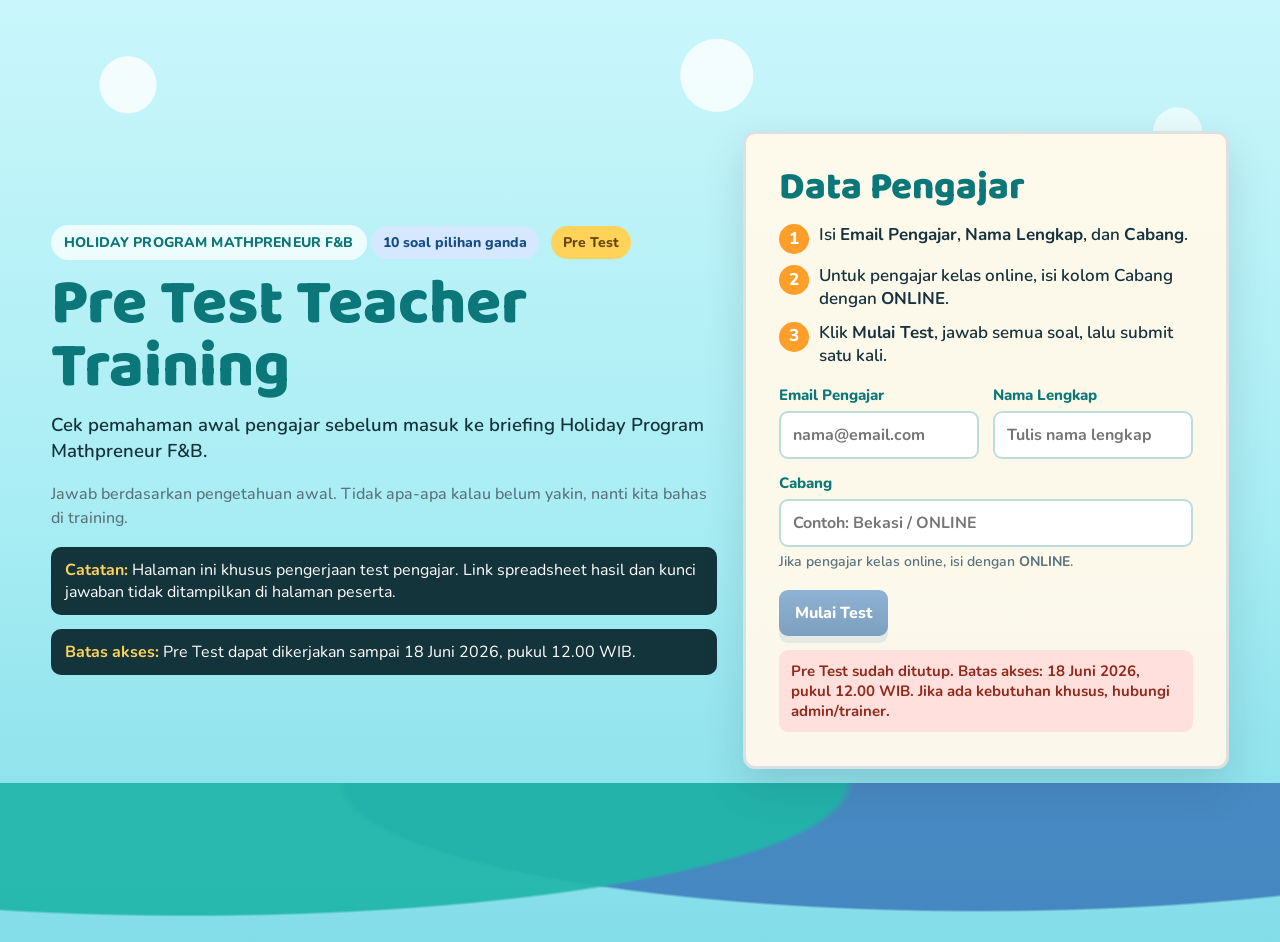
==== commit fd723ff2: "Add files via upload" ====
--- a/index.html
+++ b/index.html
@@ -368,6 +368,7 @@
         <p class="lead">Cek pemahaman awal pengajar sebelum masuk ke briefing Holiday Program Mathpreneur F&amp;B.</p>
         <p class="text">Jawab berdasarkan pengetahuan awal. Tidak apa-apa kalau belum yakin, nanti kita bahas di training.</p>
         <div class="note"><strong>Catatan:</strong> Halaman ini khusus pengerjaan test pengajar. Link spreadsheet hasil dan kunci jawaban tidak ditampilkan di halaman peserta.</div>
+        <div class="note"><strong>Batas akses:</strong> Pre Test dapat dikerjakan sampai 18 Juni 2026, pukul 12.00 WIB.</div>
       </div>
       <div class="panel">
         <h2>Data Pengajar</h2>
@@ -645,6 +646,7 @@
 <script>"use strict";
 const TEST_KEY = "pre";
 const RESULT_CONFIG = {"supabaseUrl":"https://suifgsvtcbrawzdhyuhk.supabase.co","storageKey":"sb_publishable_9BdHYLcpIS0B6Z92WxXf_Q_WpWBswLB","resultPrefix":"api/math-champs-fnb-teacher-training-results-20260617"};
+const ACCESS_LIMIT = {"closesAt":"2026-06-18T12:00:00+07:00","label":"18 Juni 2026, pukul 12.00 WIB"};
 const TESTS = {"pre":{"testId":"teacher-training-pre","fileName":"pre-test-teacher-training.html","title":"Pre Test Teacher Training","eyebrow":"10 soal pilihan ganda","kindId":"pre","kind":"Pre Test","description":"Cek pemahaman awal pengajar sebelum masuk ke briefing Holiday Program Mathpreneur F&B.","introNote":"Jawab berdasarkan pengetahuan awal. Tidak apa-apa kalau belum yakin, nanti kita bahas di training.","questions":[{"question":"Tujuan utama Holiday Program Mathpreneur F&B adalah ...","choices":["Siswa menghafal resep makanan sebanyak mungkin.","Siswa belajar membuat ide produk F&B, menghitung sederhana, dan mempresentasikan produknya.","Siswa hanya menonton guru menjelaskan bisnis.","Siswa mengikuti lomba memasak tanpa worksheet."],"answer":"B"},{"question":"Perbedaan utama kelas offline dan online dalam program ini adalah ...","choices":["Offline tidak memakai matematika, online memakai matematika.","Offline berakhir dengan market day internal, online berakhir dengan online product showcase.","Online tidak memakai worksheet sama sekali.","Offline hanya berisi pre test dan post test."],"answer":"B"},{"question":"Hal paling tepat dilakukan guru sebelum kelas dimulai adalah ...","choices":["Mencari file saat siswa sudah masuk kelas.","Membuka hub GitHub, membaca rundown, mengecek deck, worksheet, dan link penting.","Menunggu siswa bertanya dulu baru membuka materi.","Langsung membagikan kunci jawaban agar kelas cepat selesai."],"answer":"B"},{"question":"Dalam kelas online, siswa sebaiknya menyiapkan ...","choices":["Worksheet yang sudah diprint, alat tulis, dan device untuk meeting.","Hanya kamera tanpa alat tulis.","Produk jualan dari hari pertama.","Kunci jawaban pre test."],"answer":"A"},{"question":"Jika guru ingin membuka semua kebutuhan mengajar, tempat pertama yang paling aman dibuka adalah ...","choices":["Folder acak di laptop pribadi.","Link hub GitHub sesuai format kelas, online atau offline.","Chat lama yang belum tentu lengkap.","Halaman kunci jawaban terlebih dahulu."],"answer":"B"},{"question":"Saat mengajar siswa SD, instruksi yang paling baik adalah ...","choices":["Panjang, cepat, dan banyak istilah sulit.","Pendek, konkret, diberi contoh, lalu siswa diberi waktu mencoba.","Hanya dibaca dari slide tanpa interaksi.","Selalu menggunakan istilah bisnis orang dewasa."],"answer":"B"},{"question":"Pre test dan post test berguna untuk ...","choices":["Mengukur pemahaman awal dan perubahan pemahaman setelah belajar.","Mengganti seluruh kegiatan worksheet.","Menentukan siswa boleh ikut kelas atau tidak.","Membuat siswa menghafal semua nama slide."],"answer":"A"},{"question":"Setelah sesi kelas berakhir, guru perlu mengisi berita acara karena ...","choices":["Agar dokumentasi, evaluasi, kendala, dan progres kelas tercatat.","Agar guru tidak perlu mengajar sesi berikutnya.","Agar siswa tidak perlu mengerjakan worksheet.","Agar link GitHub bisa dibuka."],"answer":"A"},{"question":"Jika guru sedang share screen, hal yang perlu diperhatikan adalah ...","choices":["Menampilkan semua tab termasuk kunci jawaban.","Share hanya halaman yang sedang dipakai siswa dan tidak membuka kunci jawaban.","Membiarkan notifikasi pribadi muncul.","Membuka dashboard hasil saat siswa sedang mengerjakan soal."],"answer":"B"},{"question":"Kalimat guru yang paling membantu siswa saat ide produknya belum rapi adalah ...","choices":["Ini salah, ganti semuanya.","Idemu sudah punya bahan utama. Yuk kita buat lebih sederhana dan aman dibuat di rumah.","Tidak usah dikerjakan.","Tunggu teman lain saja."],"answer":"B"}]}};
 const TEST = TESTS[TEST_KEY];
 
@@ -669,6 +671,22 @@
 }
 function storageReady() {
   return Boolean(RESULT_CONFIG.supabaseUrl && RESULT_CONFIG.storageKey && RESULT_CONFIG.resultPrefix);
+}
+function isClosed() {
+  return ACCESS_LIMIT && Date.now() > new Date(ACCESS_LIMIT.closesAt).getTime();
+}
+function closedMessage() {
+  return TEST.kind + " sudah ditutup. Batas akses: " + ACCESS_LIMIT.label + ". Jika ada kebutuhan khusus, hubungi admin/trainer.";
+}
+function applyAccessLimit() {
+  if (!ACCESS_LIMIT) return false;
+  if (isClosed()) {
+    el("startButton").disabled = true;
+    setStatus("statusBox", "err", closedMessage());
+    return true;
+  }
+  setStatus("statusBox", "warn", "Batas akses " + TEST.kind + ": " + ACCESS_LIMIT.label + ".");
+  return false;
 }
 function formData() {
   return {
@@ -747,6 +765,7 @@
 }
 
 el("startButton").addEventListener("click", () => {
+  if (applyAccessLimit()) return;
   const data = formData();
   if (!data.email || !data.email.includes("@") || !data.name || !data.branch) {
     setStatus("statusBox", "warn", "Isi Email Pengajar, Nama Lengkap, dan Cabang dulu ya. Untuk kelas online, isi Cabang dengan ONLINE.");
@@ -764,6 +783,10 @@
 
 el("testForm").addEventListener("submit", async (event) => {
   event.preventDefault();
+  if (ACCESS_LIMIT && isClosed()) {
+    setStatus("quizStatusBox", "err", closedMessage());
+    return;
+  }
   const data = formData();
   if (!data.email || !data.email.includes("@") || !data.name || !data.branch) {
     setStatus("quizStatusBox", "warn", "Data pengajar belum lengkap.");
@@ -823,6 +846,7 @@
     setStatus("quizStatusBox", "err", "Jawaban belum berhasil tersimpan. Cek koneksi internet, lalu klik Submit lagi.");
     submitButton.disabled = false;
   }
-});</script>
+});
+applyAccessLimit();</script>
 </body>
 </html>
